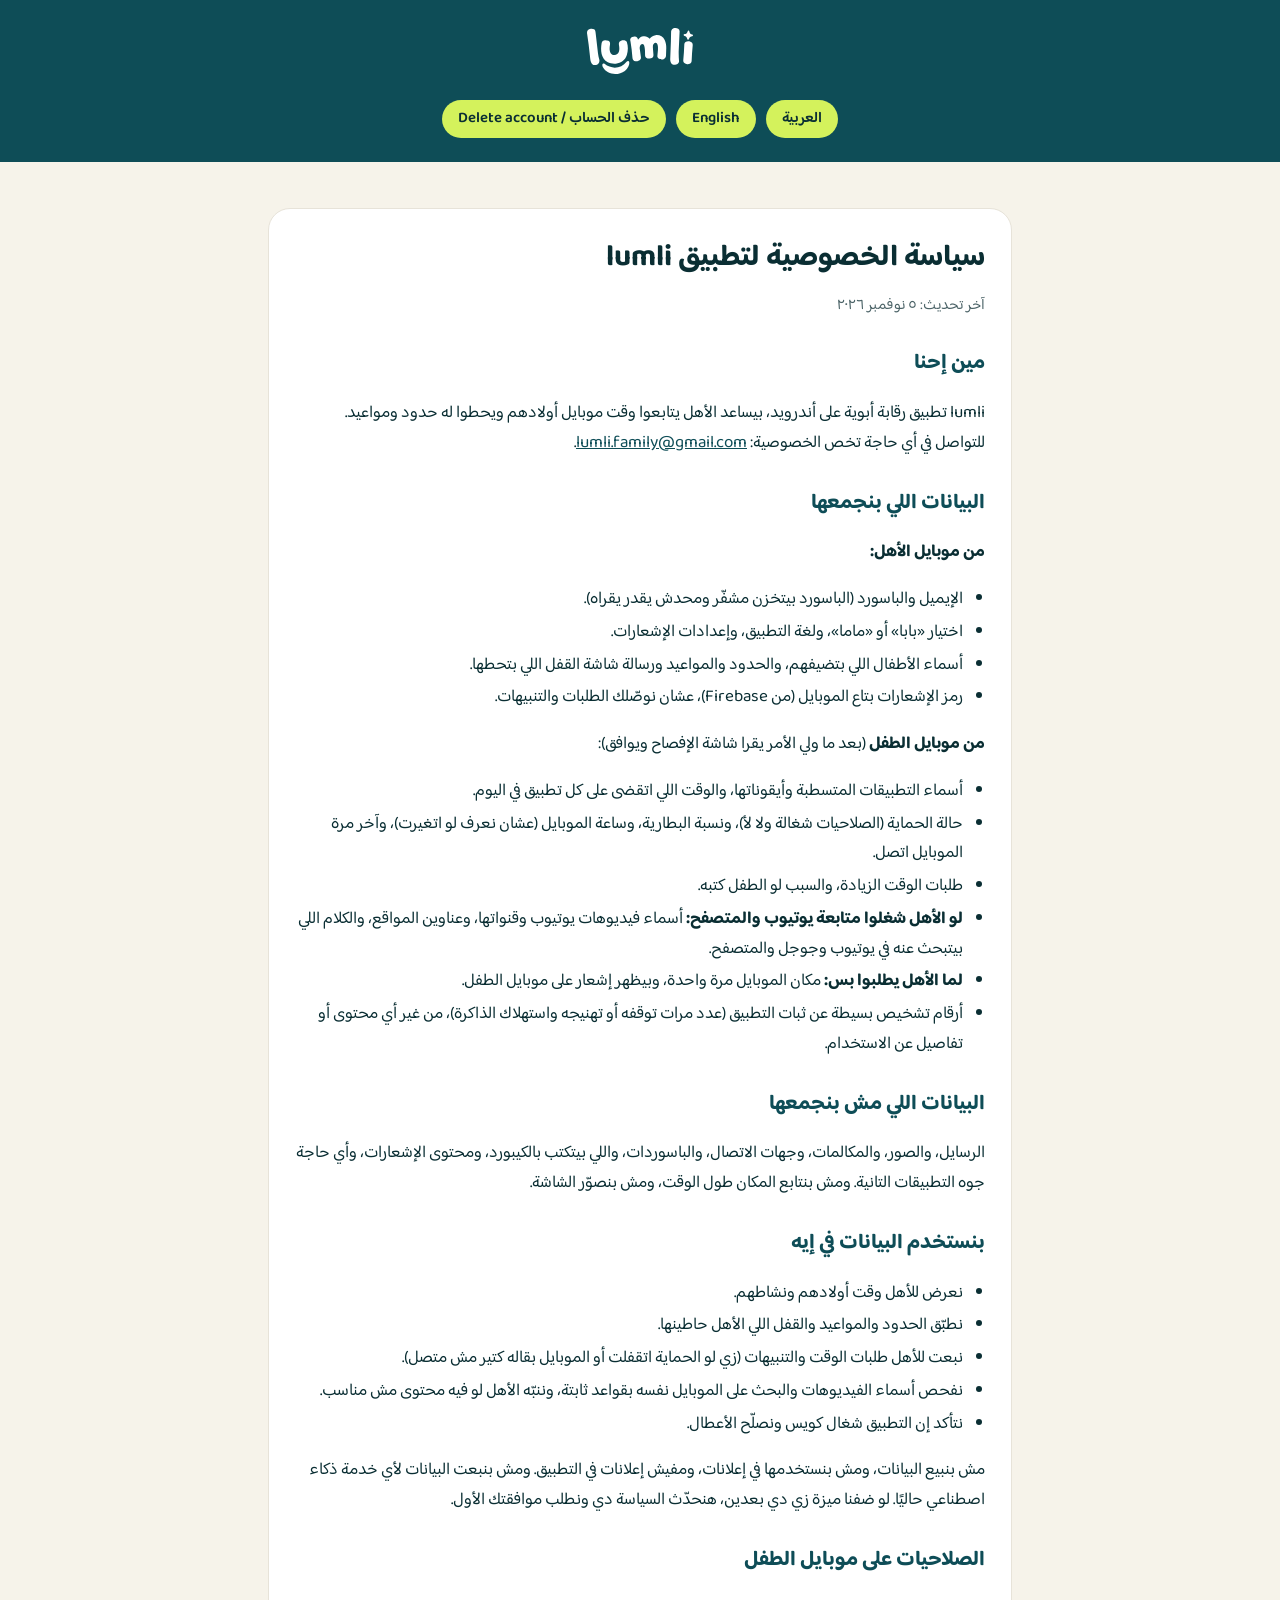
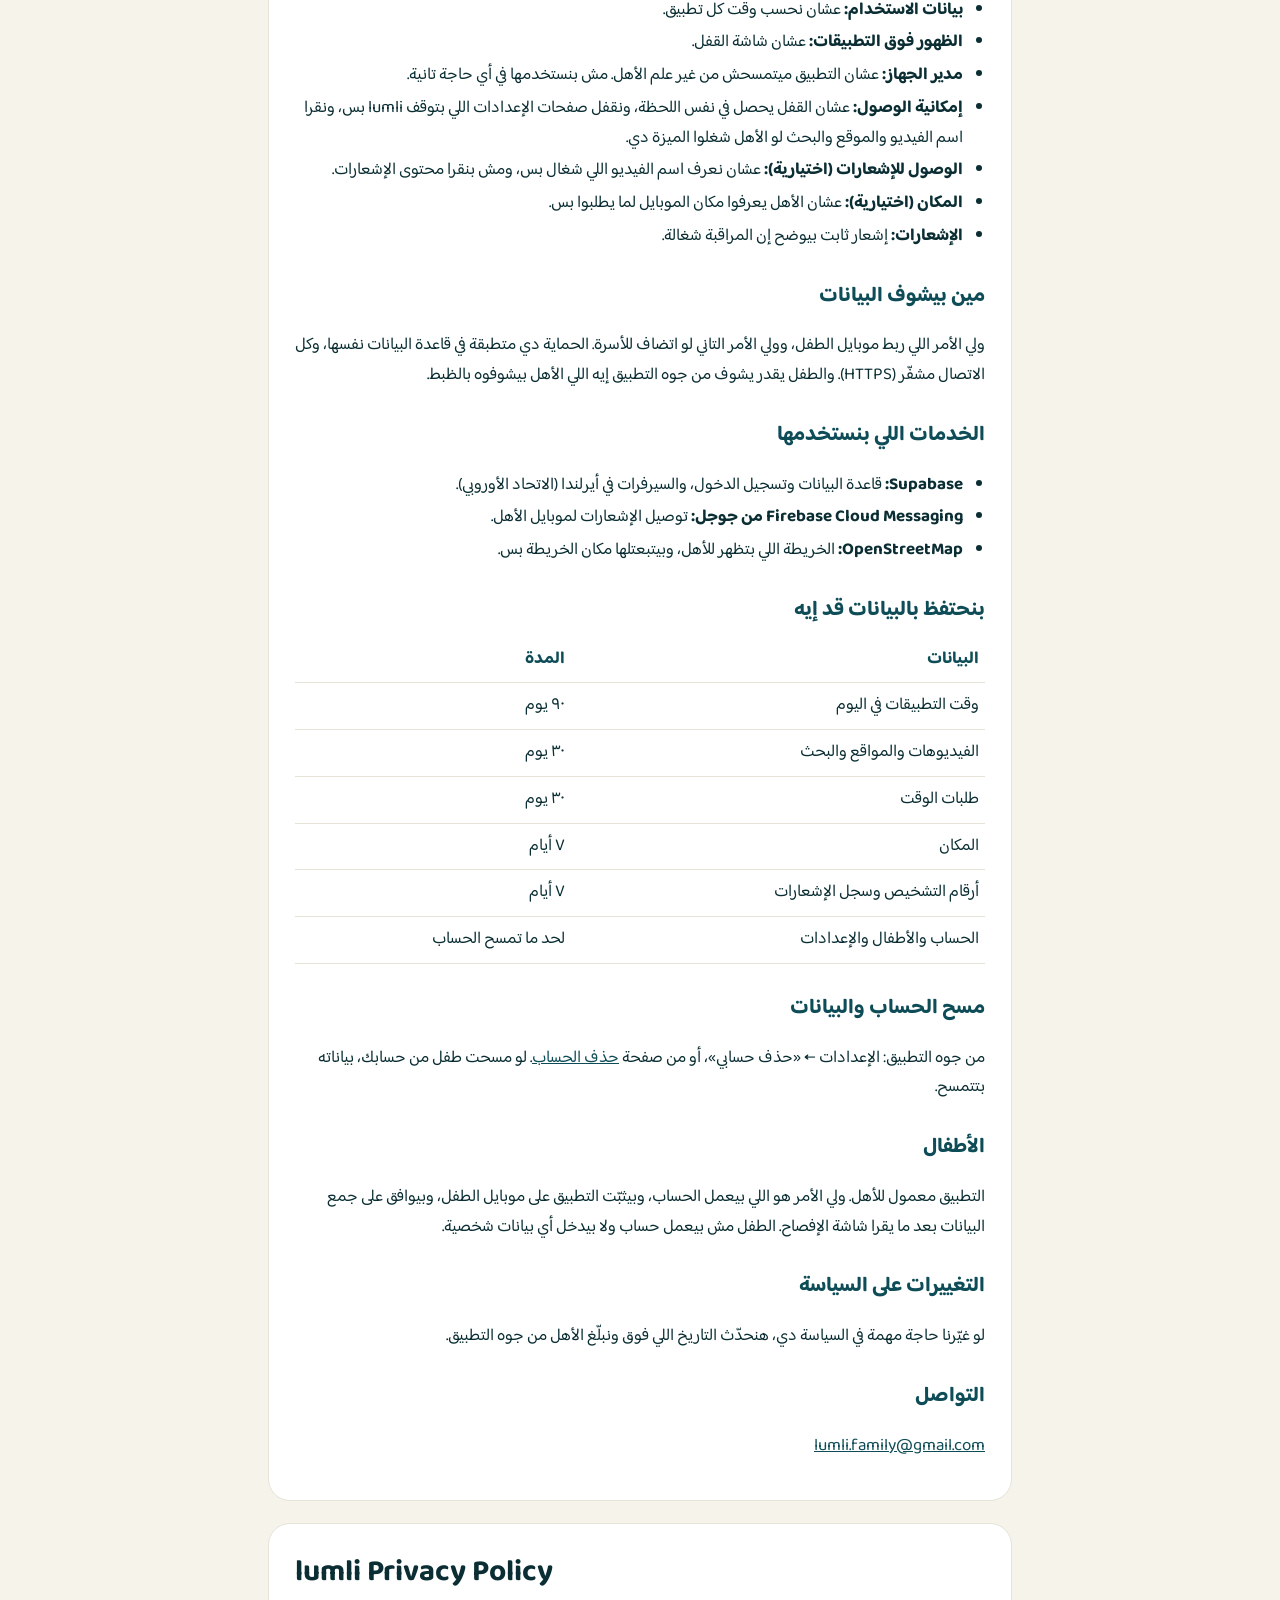
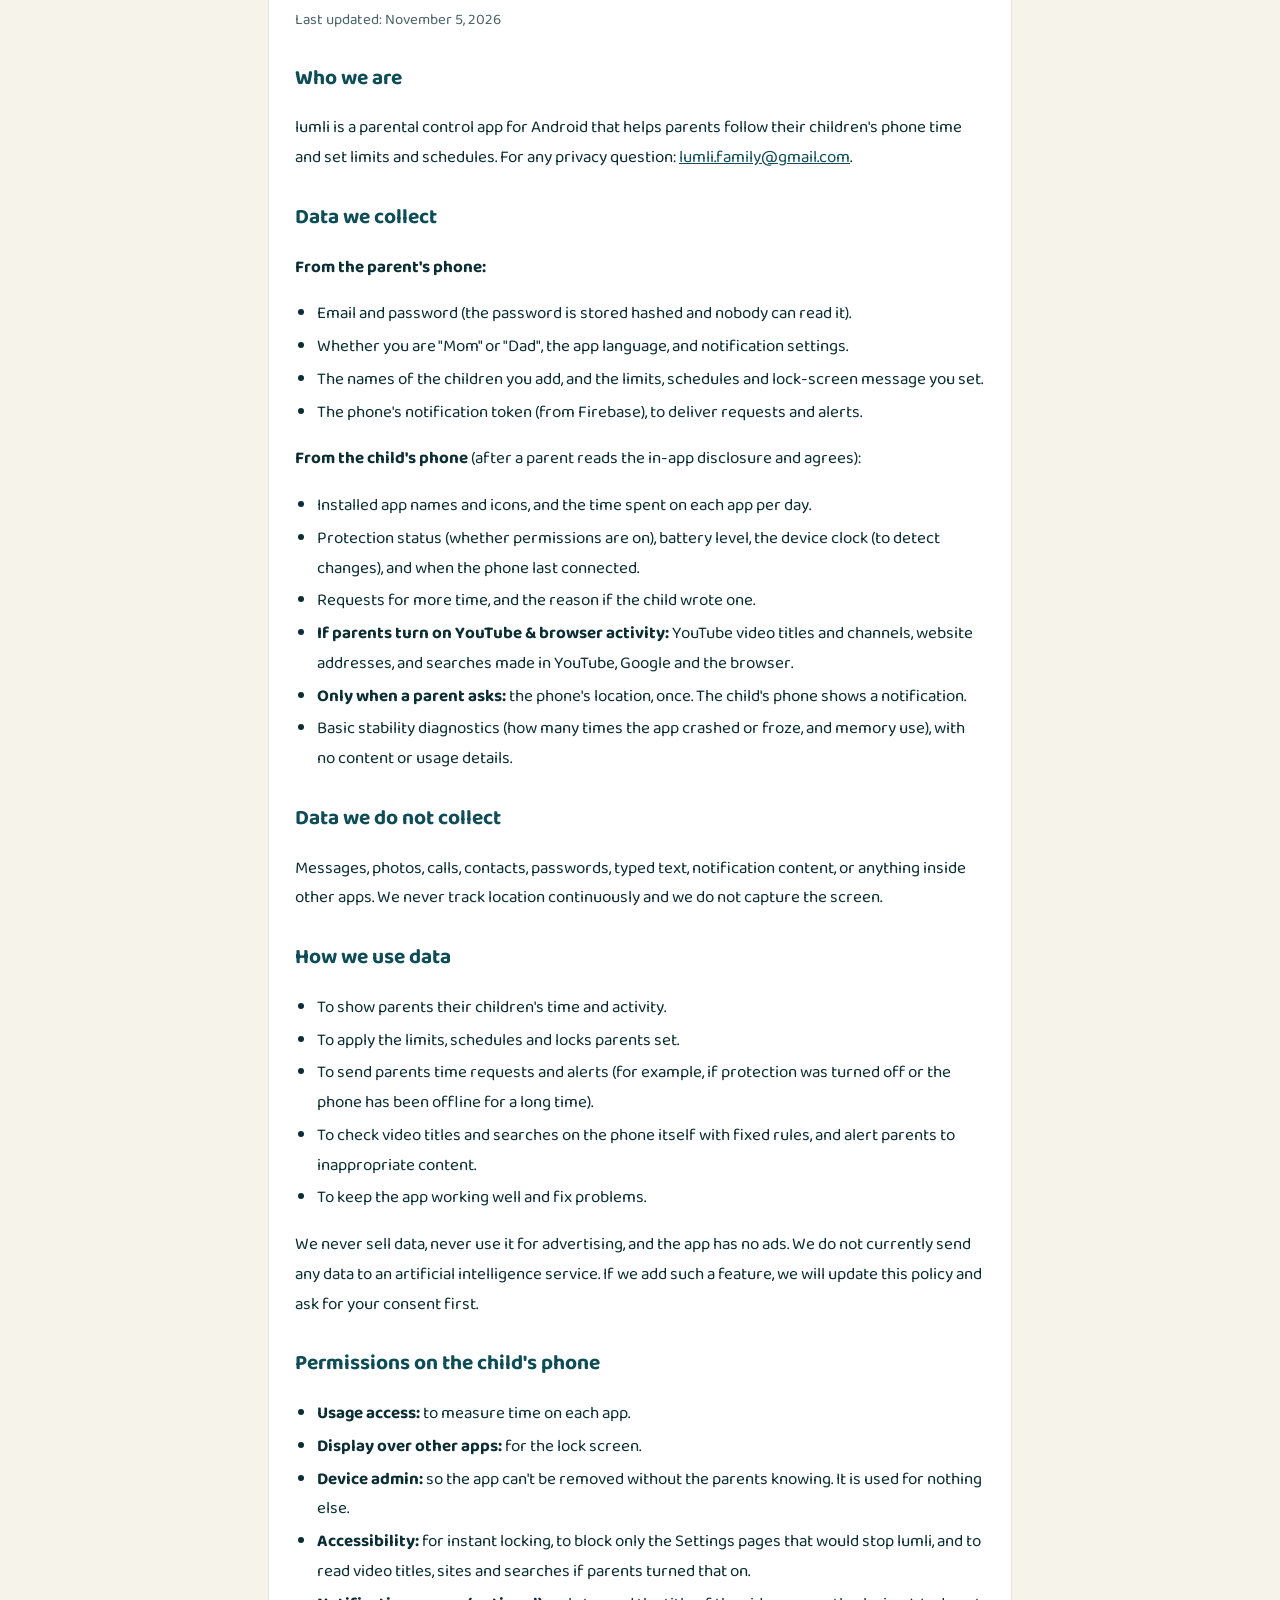
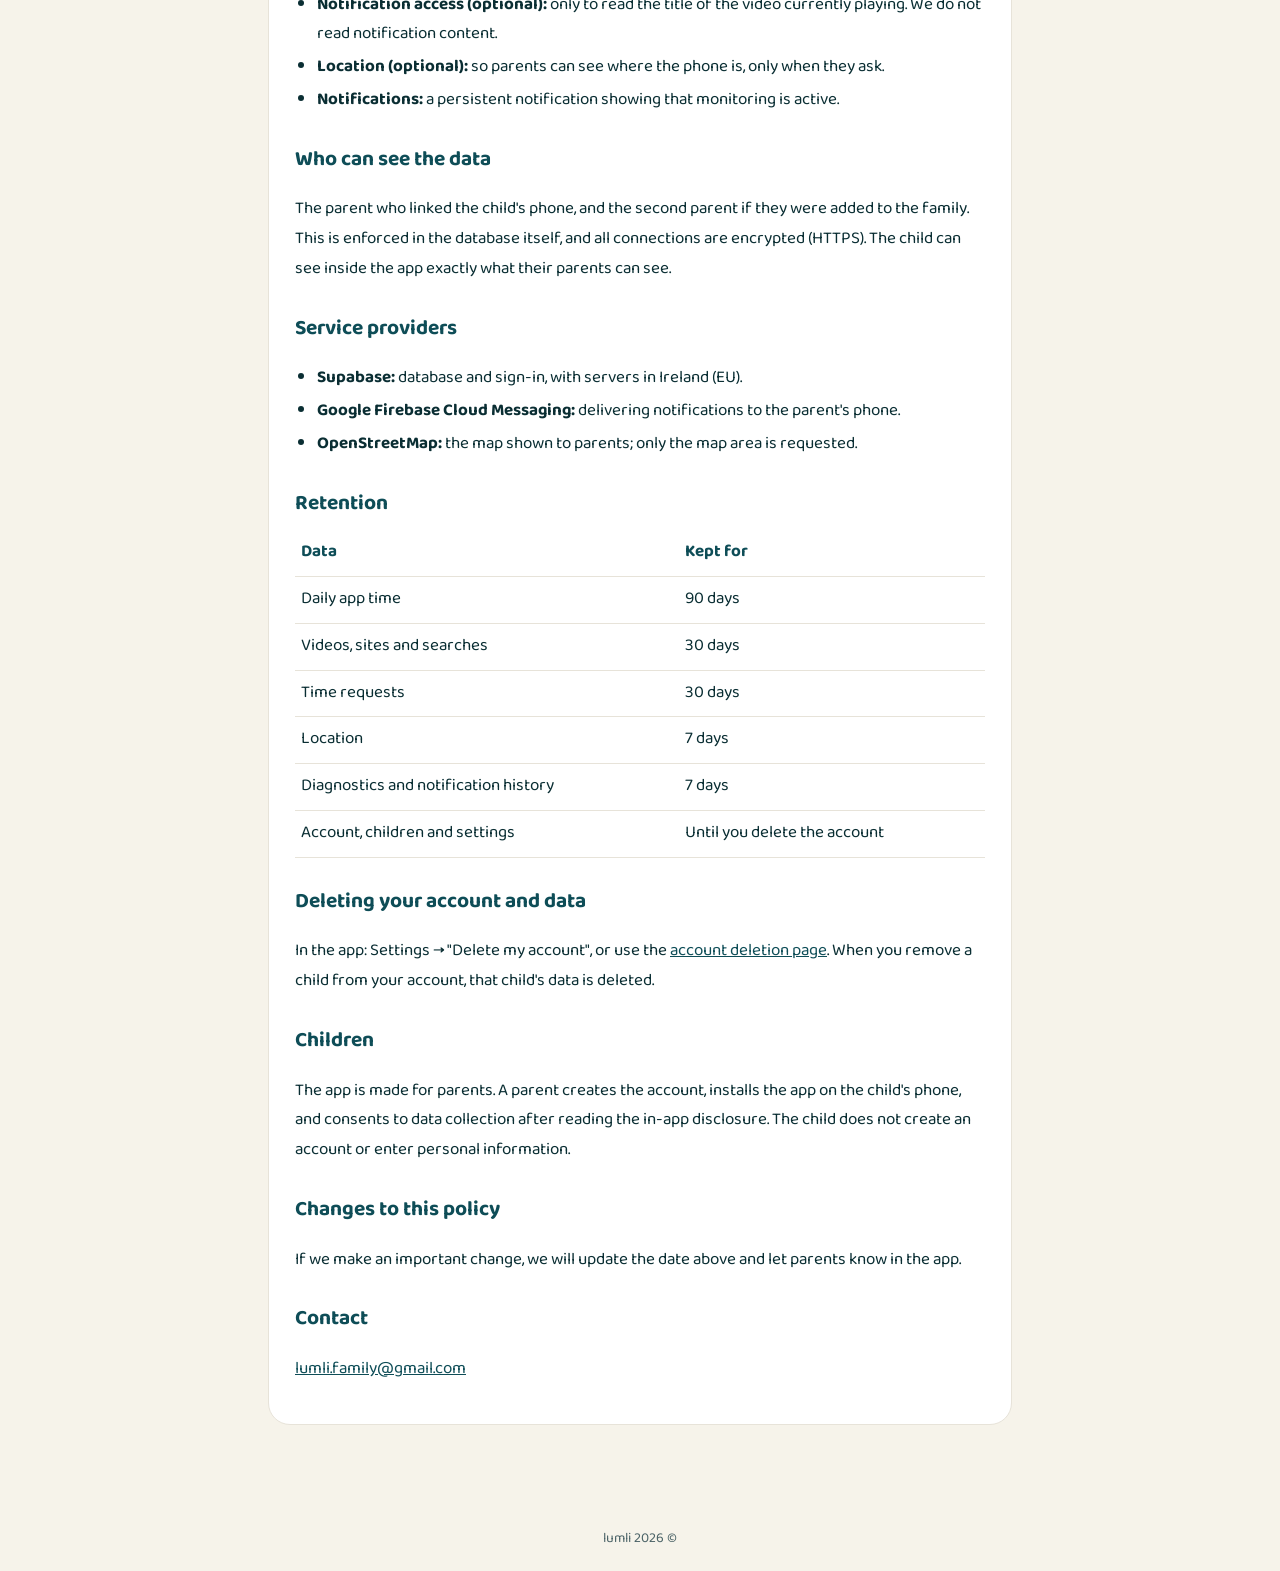
==== privacy.html @ cd4ab032 "Add files via upload" ====
<!DOCTYPE html>
<html lang="ar" dir="rtl">
<head>
<meta charset="utf-8">
<meta name="viewport" content="width=device-width,initial-scale=1">
<title>lumli — سياسة الخصوصية / Privacy Policy</title>
<link rel="preconnect" href="https://fonts.googleapis.com">
<link rel="stylesheet" href="https://fonts.googleapis.com/css2?family=Baloo+Bhaijaan+2:wght@400;600;700&display=swap">
<link rel="stylesheet" href="style.css">
</head>
<body>
<header>
  <img src="logo.svg" alt="lumli">
  <nav><a href="#ar">العربية</a><a href="#en">English</a><a href="delete.html">حذف الحساب / Delete account</a></nav>
</header>
<main>

<section class="lang" id="ar" dir="rtl" lang="ar">
<h1>سياسة الخصوصية لتطبيق lumli</h1>
<p class="muted">آخر تحديث: ٥ نوفمبر ٢٠٢٦</p>

<h2>مين إحنا</h2>
<p>lumli تطبيق رقابة أبوية على أندرويد، بيساعد الأهل يتابعوا وقت موبايل أولادهم ويحطوا له حدود ومواعيد. للتواصل في أي حاجة تخص الخصوصية: <a href="mailto:lumli.family@gmail.com">lumli.family@gmail.com</a>.</p>

<h2>البيانات اللي بنجمعها</h2>
<p><strong>من موبايل الأهل:</strong></p>
<ul>
<li>الإيميل والباسورد (الباسورد بيتخزن مشفّر ومحدش يقدر يقراه).</li>
<li>اختيار «بابا» أو «ماما»، ولغة التطبيق، وإعدادات الإشعارات.</li>
<li>أسماء الأطفال اللي بتضيفهم، والحدود والمواعيد ورسالة شاشة القفل اللي بتحطها.</li>
<li>رمز الإشعارات بتاع الموبايل (من Firebase)، عشان نوصّلك الطلبات والتنبيهات.</li>
</ul>
<p><strong>من موبايل الطفل</strong> (بعد ما ولي الأمر يقرا شاشة الإفصاح ويوافق):</p>
<ul>
<li>أسماء التطبيقات المتسطبة وأيقوناتها، والوقت اللي اتقضى على كل تطبيق في اليوم.</li>
<li>حالة الحماية (الصلاحيات شغالة ولا لأ)، ونسبة البطارية، وساعة الموبايل (عشان نعرف لو اتغيرت)، وآخر مرة الموبايل اتصل.</li>
<li>طلبات الوقت الزيادة، والسبب لو الطفل كتبه.</li>
<li><strong>لو الأهل شغلوا متابعة يوتيوب والمتصفح:</strong> أسماء فيديوهات يوتيوب وقنواتها، وعناوين المواقع، والكلام اللي بيتبحث عنه في يوتيوب وجوجل والمتصفح.</li>
<li><strong>لما الأهل يطلبوا بس:</strong> مكان الموبايل مرة واحدة، وبيظهر إشعار على موبايل الطفل.</li>
<li>أرقام تشخيص بسيطة عن ثبات التطبيق (عدد مرات توقفه أو تهنيجه واستهلاك الذاكرة)، من غير أي محتوى أو تفاصيل عن الاستخدام.</li>
</ul>

<h2>البيانات اللي مش بنجمعها</h2>
<p>الرسايل، والصور، والمكالمات، وجهات الاتصال، والباسوردات، واللي بيتكتب بالكيبورد، ومحتوى الإشعارات، وأي حاجة جوه التطبيقات التانية. ومش بنتابع المكان طول الوقت، ومش بنصوّر الشاشة.</p>

<h2>بنستخدم البيانات في إيه</h2>
<ul>
<li>نعرض للأهل وقت أولادهم ونشاطهم.</li>
<li>نطبّق الحدود والمواعيد والقفل اللي الأهل حاطينها.</li>
<li>نبعت للأهل طلبات الوقت والتنبيهات (زي لو الحماية اتقفلت أو الموبايل بقاله كتير مش متصل).</li>
<li>نفحص أسماء الفيديوهات والبحث على الموبايل نفسه بقواعد ثابتة، وننبّه الأهل لو فيه محتوى مش مناسب.</li>
<li>نتأكد إن التطبيق شغال كويس ونصلّح الأعطال.</li>
</ul>
<p>مش بنبيع البيانات، ومش بنستخدمها في إعلانات، ومفيش إعلانات في التطبيق. ومش بنبعت البيانات لأي خدمة ذكاء اصطناعي حاليًا. لو ضفنا ميزة زي دي بعدين، هنحدّث السياسة دي ونطلب موافقتك الأول.</p>

<h2>الصلاحيات على موبايل الطفل</h2>
<ul>
<li><strong>بيانات الاستخدام:</strong> عشان نحسب وقت كل تطبيق.</li>
<li><strong>الظهور فوق التطبيقات:</strong> عشان شاشة القفل.</li>
<li><strong>مدير الجهاز:</strong> عشان التطبيق ميتمسحش من غير علم الأهل. مش بنستخدمها في أي حاجة تانية.</li>
<li><strong>إمكانية الوصول:</strong> عشان القفل يحصل في نفس اللحظة، ونقفل صفحات الإعدادات اللي بتوقف lumli بس، ونقرا اسم الفيديو والموقع والبحث لو الأهل شغلوا الميزة دي.</li>
<li><strong>الوصول للإشعارات (اختيارية):</strong> عشان نعرف اسم الفيديو اللي شغال بس، ومش بنقرا محتوى الإشعارات.</li>
<li><strong>المكان (اختيارية):</strong> عشان الأهل يعرفوا مكان الموبايل لما يطلبوا بس.</li>
<li><strong>الإشعارات:</strong> إشعار ثابت بيوضح إن المراقبة شغالة.</li>
</ul>

<h2>مين بيشوف البيانات</h2>
<p>ولي الأمر اللي ربط موبايل الطفل، وولي الأمر التاني لو اتضاف للأسرة. الحماية دي متطبقة في قاعدة البيانات نفسها، وكل الاتصال مشفّر (HTTPS). والطفل يقدر يشوف من جوه التطبيق إيه اللي الأهل بيشوفوه بالظبط.</p>

<h2>الخدمات اللي بنستخدمها</h2>
<ul>
<li><strong>Supabase:</strong> قاعدة البيانات وتسجيل الدخول، والسيرفرات في أيرلندا (الاتحاد الأوروبي).</li>
<li><strong>Firebase Cloud Messaging من جوجل:</strong> توصيل الإشعارات لموبايل الأهل.</li>
<li><strong>OpenStreetMap:</strong> الخريطة اللي بتظهر للأهل، وبيتبعتلها مكان الخريطة بس.</li>
</ul>

<h2>بنحتفظ بالبيانات قد إيه</h2>
<table>
<tr><th>البيانات</th><th>المدة</th></tr>
<tr><td>وقت التطبيقات في اليوم</td><td>٩٠ يوم</td></tr>
<tr><td>الفيديوهات والمواقع والبحث</td><td>٣٠ يوم</td></tr>
<tr><td>طلبات الوقت</td><td>٣٠ يوم</td></tr>
<tr><td>المكان</td><td>٧ أيام</td></tr>
<tr><td>أرقام التشخيص وسجل الإشعارات</td><td>٧ أيام</td></tr>
<tr><td>الحساب والأطفال والإعدادات</td><td>لحد ما تمسح الحساب</td></tr>
</table>

<h2>مسح الحساب والبيانات</h2>
<p>من جوه التطبيق: الإعدادات ← «حذف حسابي»، أو من صفحة <a href="delete.html">حذف الحساب</a>. لو مسحت طفل من حسابك، بياناته بتتمسح.</p>

<h2>الأطفال</h2>
<p>التطبيق معمول للأهل. ولي الأمر هو اللي بيعمل الحساب، وبيثبّت التطبيق على موبايل الطفل، وبيوافق على جمع البيانات بعد ما يقرا شاشة الإفصاح. الطفل مش بيعمل حساب ولا بيدخل أي بيانات شخصية.</p>

<h2>التغييرات على السياسة</h2>
<p>لو غيّرنا حاجة مهمة في السياسة دي، هنحدّث التاريخ اللي فوق ونبلّغ الأهل من جوه التطبيق.</p>

<h2>التواصل</h2>
<p><a href="mailto:lumli.family@gmail.com">lumli.family@gmail.com</a></p>
</section>

<section class="lang" id="en" dir="ltr" lang="en">
<h1>lumli Privacy Policy</h1>
<p class="muted">Last updated: November 5, 2026</p>

<h2>Who we are</h2>
<p>lumli is a parental control app for Android that helps parents follow their children's phone time and set limits and schedules. For any privacy question: <a href="mailto:lumli.family@gmail.com">lumli.family@gmail.com</a>.</p>

<h2>Data we collect</h2>
<p><strong>From the parent's phone:</strong></p>
<ul>
<li>Email and password (the password is stored hashed and nobody can read it).</li>
<li>Whether you are "Mom" or "Dad", the app language, and notification settings.</li>
<li>The names of the children you add, and the limits, schedules and lock-screen message you set.</li>
<li>The phone's notification token (from Firebase), to deliver requests and alerts.</li>
</ul>
<p><strong>From the child's phone</strong> (after a parent reads the in-app disclosure and agrees):</p>
<ul>
<li>Installed app names and icons, and the time spent on each app per day.</li>
<li>Protection status (whether permissions are on), battery level, the device clock (to detect changes), and when the phone last connected.</li>
<li>Requests for more time, and the reason if the child wrote one.</li>
<li><strong>If parents turn on YouTube &amp; browser activity:</strong> YouTube video titles and channels, website addresses, and searches made in YouTube, Google and the browser.</li>
<li><strong>Only when a parent asks:</strong> the phone's location, once. The child's phone shows a notification.</li>
<li>Basic stability diagnostics (how many times the app crashed or froze, and memory use), with no content or usage details.</li>
</ul>

<h2>Data we do not collect</h2>
<p>Messages, photos, calls, contacts, passwords, typed text, notification content, or anything inside other apps. We never track location continuously and we do not capture the screen.</p>

<h2>How we use data</h2>
<ul>
<li>To show parents their children's time and activity.</li>
<li>To apply the limits, schedules and locks parents set.</li>
<li>To send parents time requests and alerts (for example, if protection was turned off or the phone has been offline for a long time).</li>
<li>To check video titles and searches on the phone itself with fixed rules, and alert parents to inappropriate content.</li>
<li>To keep the app working well and fix problems.</li>
</ul>
<p>We never sell data, never use it for advertising, and the app has no ads. We do not currently send any data to an artificial intelligence service. If we add such a feature, we will update this policy and ask for your consent first.</p>

<h2>Permissions on the child's phone</h2>
<ul>
<li><strong>Usage access:</strong> to measure time on each app.</li>
<li><strong>Display over other apps:</strong> for the lock screen.</li>
<li><strong>Device admin:</strong> so the app can't be removed without the parents knowing. It is used for nothing else.</li>
<li><strong>Accessibility:</strong> for instant locking, to block only the Settings pages that would stop lumli, and to read video titles, sites and searches if parents turned that on.</li>
<li><strong>Notification access (optional):</strong> only to read the title of the video currently playing. We do not read notification content.</li>
<li><strong>Location (optional):</strong> so parents can see where the phone is, only when they ask.</li>
<li><strong>Notifications:</strong> a persistent notification showing that monitoring is active.</li>
</ul>

<h2>Who can see the data</h2>
<p>The parent who linked the child's phone, and the second parent if they were added to the family. This is enforced in the database itself, and all connections are encrypted (HTTPS). The child can see inside the app exactly what their parents can see.</p>

<h2>Service providers</h2>
<ul>
<li><strong>Supabase:</strong> database and sign-in, with servers in Ireland (EU).</li>
<li><strong>Google Firebase Cloud Messaging:</strong> delivering notifications to the parent's phone.</li>
<li><strong>OpenStreetMap:</strong> the map shown to parents; only the map area is requested.</li>
</ul>

<h2>Retention</h2>
<table>
<tr><th>Data</th><th>Kept for</th></tr>
<tr><td>Daily app time</td><td>90 days</td></tr>
<tr><td>Videos, sites and searches</td><td>30 days</td></tr>
<tr><td>Time requests</td><td>30 days</td></tr>
<tr><td>Location</td><td>7 days</td></tr>
<tr><td>Diagnostics and notification history</td><td>7 days</td></tr>
<tr><td>Account, children and settings</td><td>Until you delete the account</td></tr>
</table>

<h2>Deleting your account and data</h2>
<p>In the app: Settings → "Delete my account", or use the <a href="delete.html">account deletion page</a>. When you remove a child from your account, that child's data is deleted.</p>

<h2>Children</h2>
<p>The app is made for parents. A parent creates the account, installs the app on the child's phone, and consents to data collection after reading the in-app disclosure. The child does not create an account or enter personal information.</p>

<h2>Changes to this policy</h2>
<p>If we make an important change, we will update the date above and let parents know in the app.</p>

<h2>Contact</h2>
<p><a href="mailto:lumli.family@gmail.com">lumli.family@gmail.com</a></p>
</section>

</main>
<footer>© 2026 lumli</footer>
</body>
</html>
---- style.css ----
:root{--paper:#F6F3EA;--ink:#0A2E33;--teal:#0E4D57;--lime:#D4F25C;--line:#E7E3D9;--muted:#4A6266}
*{box-sizing:border-box}
html{scroll-behavior:smooth}
body{margin:0;background:var(--paper);color:var(--ink);font-family:"Baloo Bhaijaan 2",system-ui,-apple-system,"Segoe UI",Tahoma,sans-serif;font-size:17px;line-height:1.75}
header{background:var(--teal);color:#fff;padding:28px 20px 24px;text-align:center}
header img{height:46px;filter:brightness(0) invert(1)}
header nav{margin-top:14px;display:flex;gap:10px;justify-content:center;flex-wrap:wrap}
header nav a{color:var(--ink);background:var(--lime);text-decoration:none;padding:6px 16px;border-radius:999px;font-weight:600;font-size:15px}
main{max-width:780px;margin:0 auto;padding:24px 18px 60px}
section.lang{background:#fff;border:1px solid var(--line);border-radius:22px;padding:8px 26px 22px;margin:22px 0}
h1{font-size:30px;line-height:1.3;margin:22px 0 4px}
h2{font-size:21px;color:var(--teal);margin:26px 0 6px}
p,li{color:var(--ink)}
.muted{color:var(--muted);font-size:15px}
ul{padding-inline-start:22px}
li{margin:3px 0}
table{width:100%;border-collapse:collapse;margin:8px 0}
td,th{border-bottom:1px solid var(--line);padding:8px 6px;text-align:start;vertical-align:top}
th{color:var(--teal)}
.note{background:#F1F8D6;border-radius:14px;padding:12px 16px}
a{color:var(--teal)}
footer{text-align:center;color:var(--muted);font-size:14px;padding:20px}
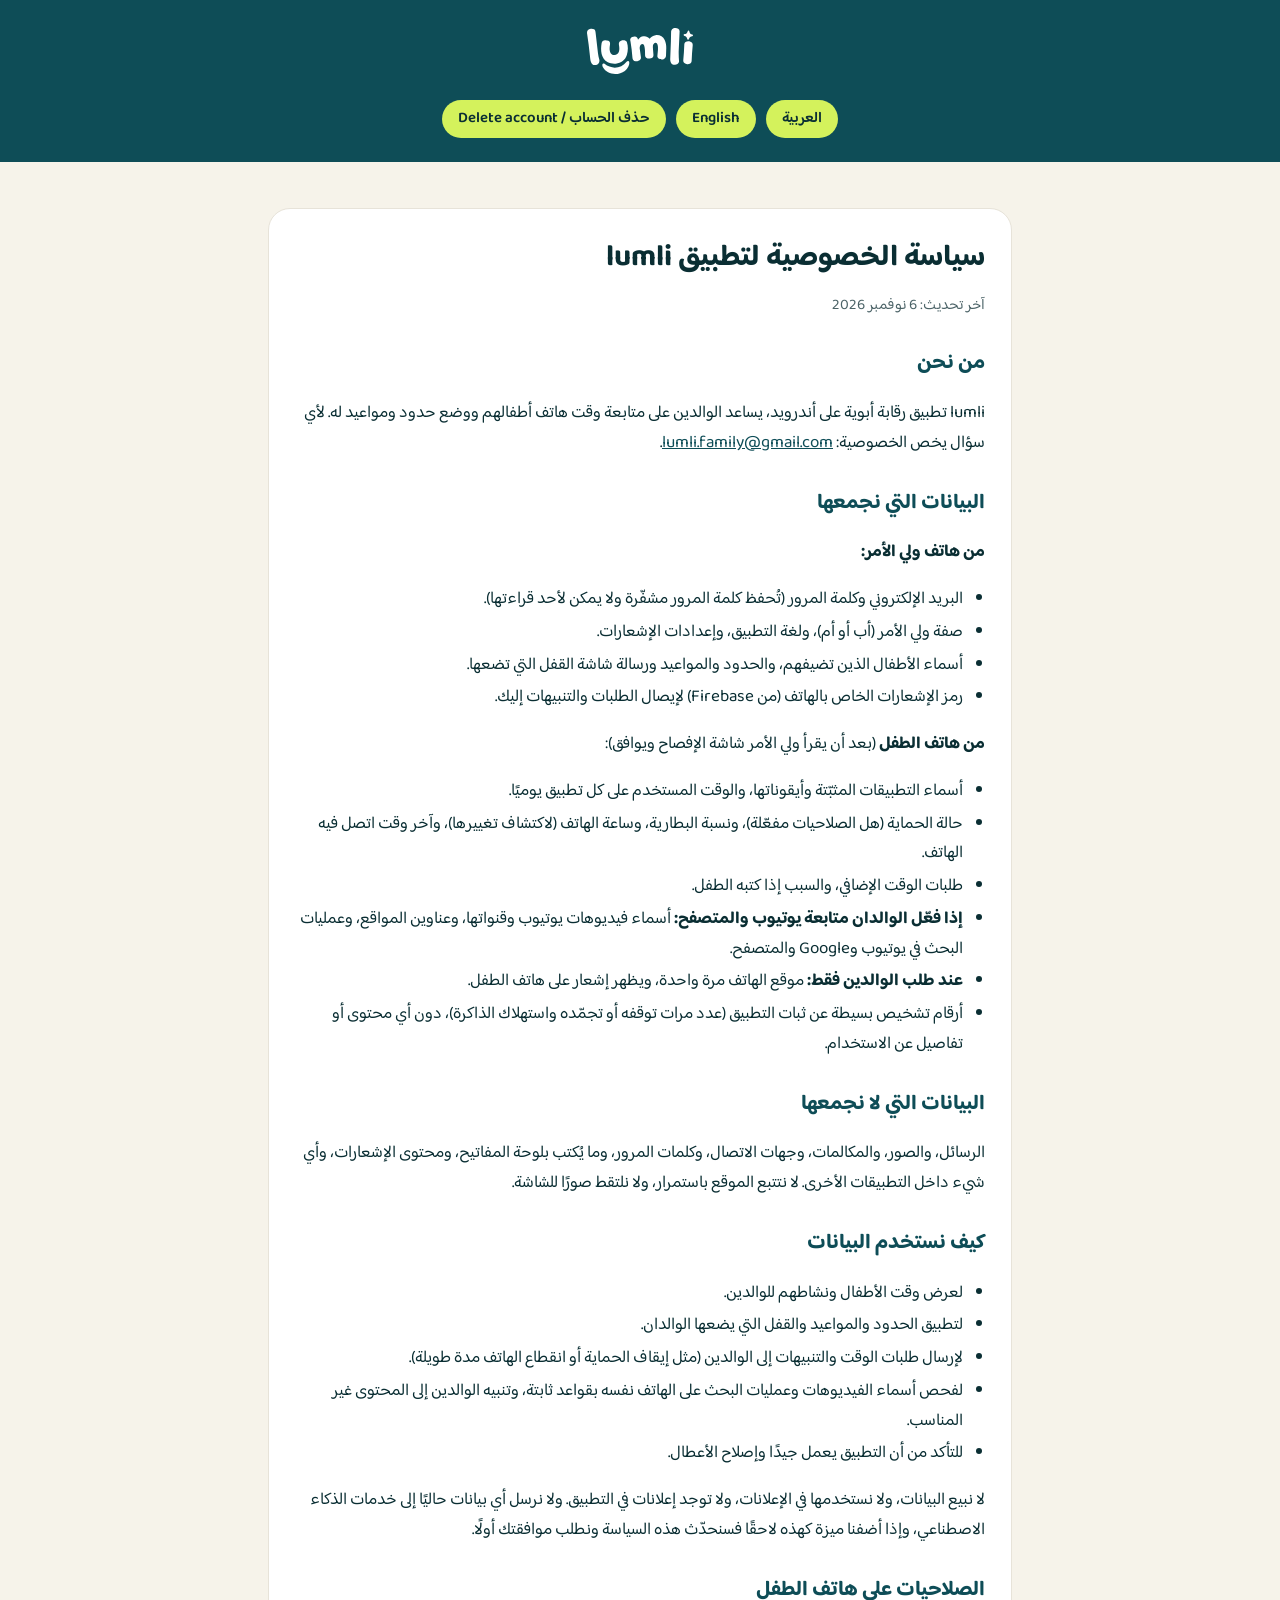
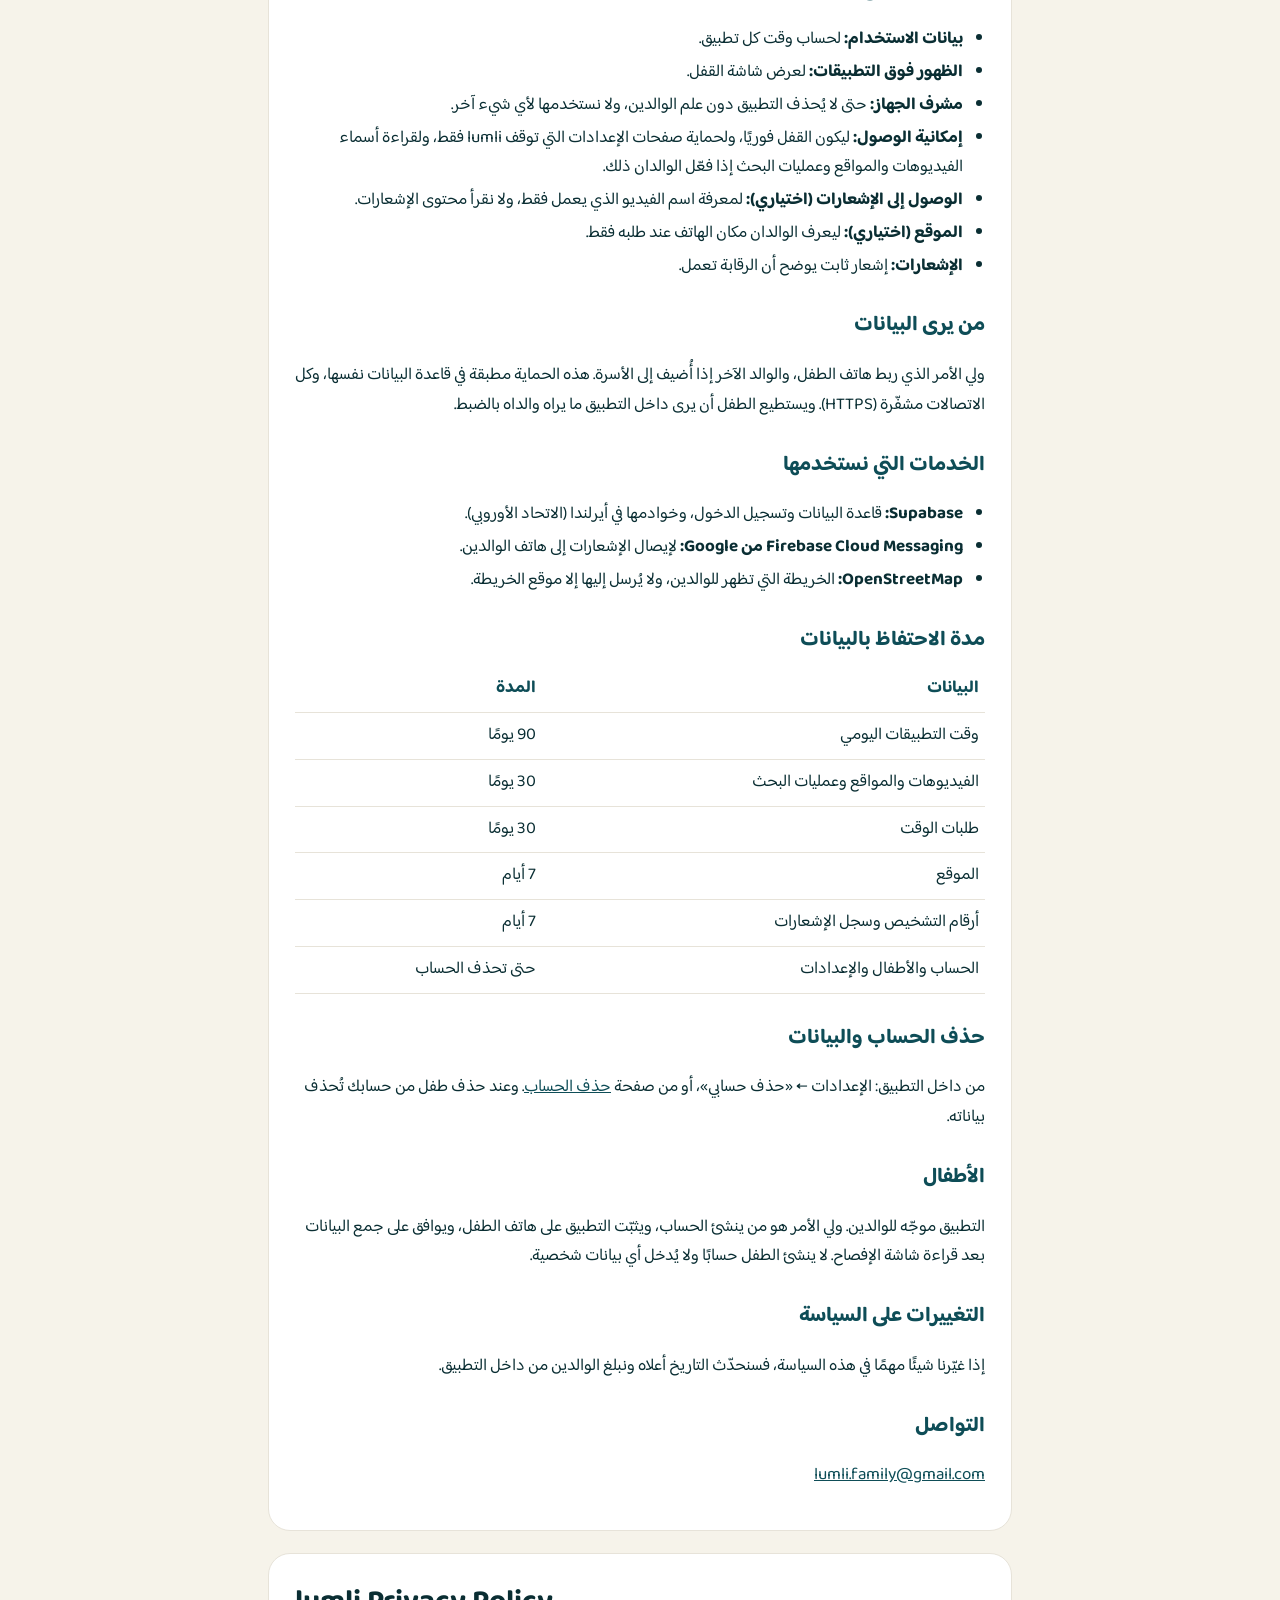
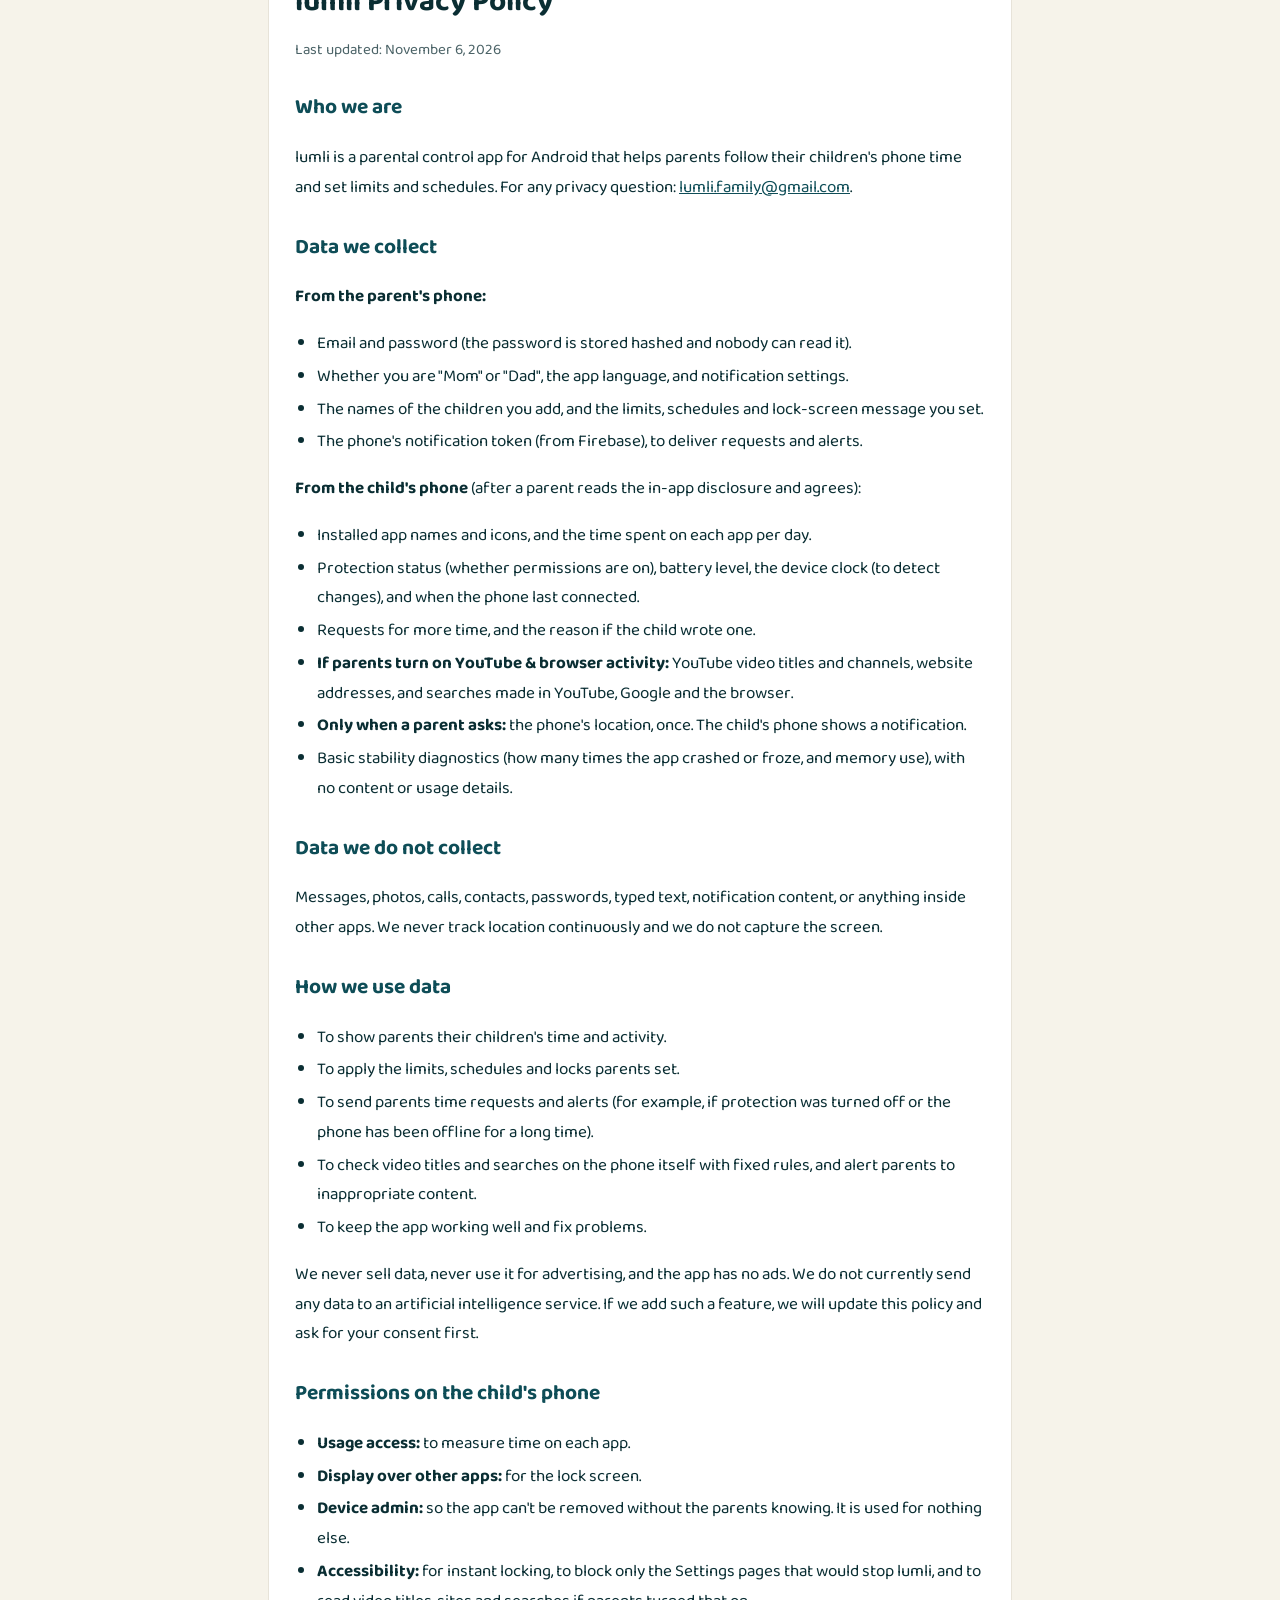
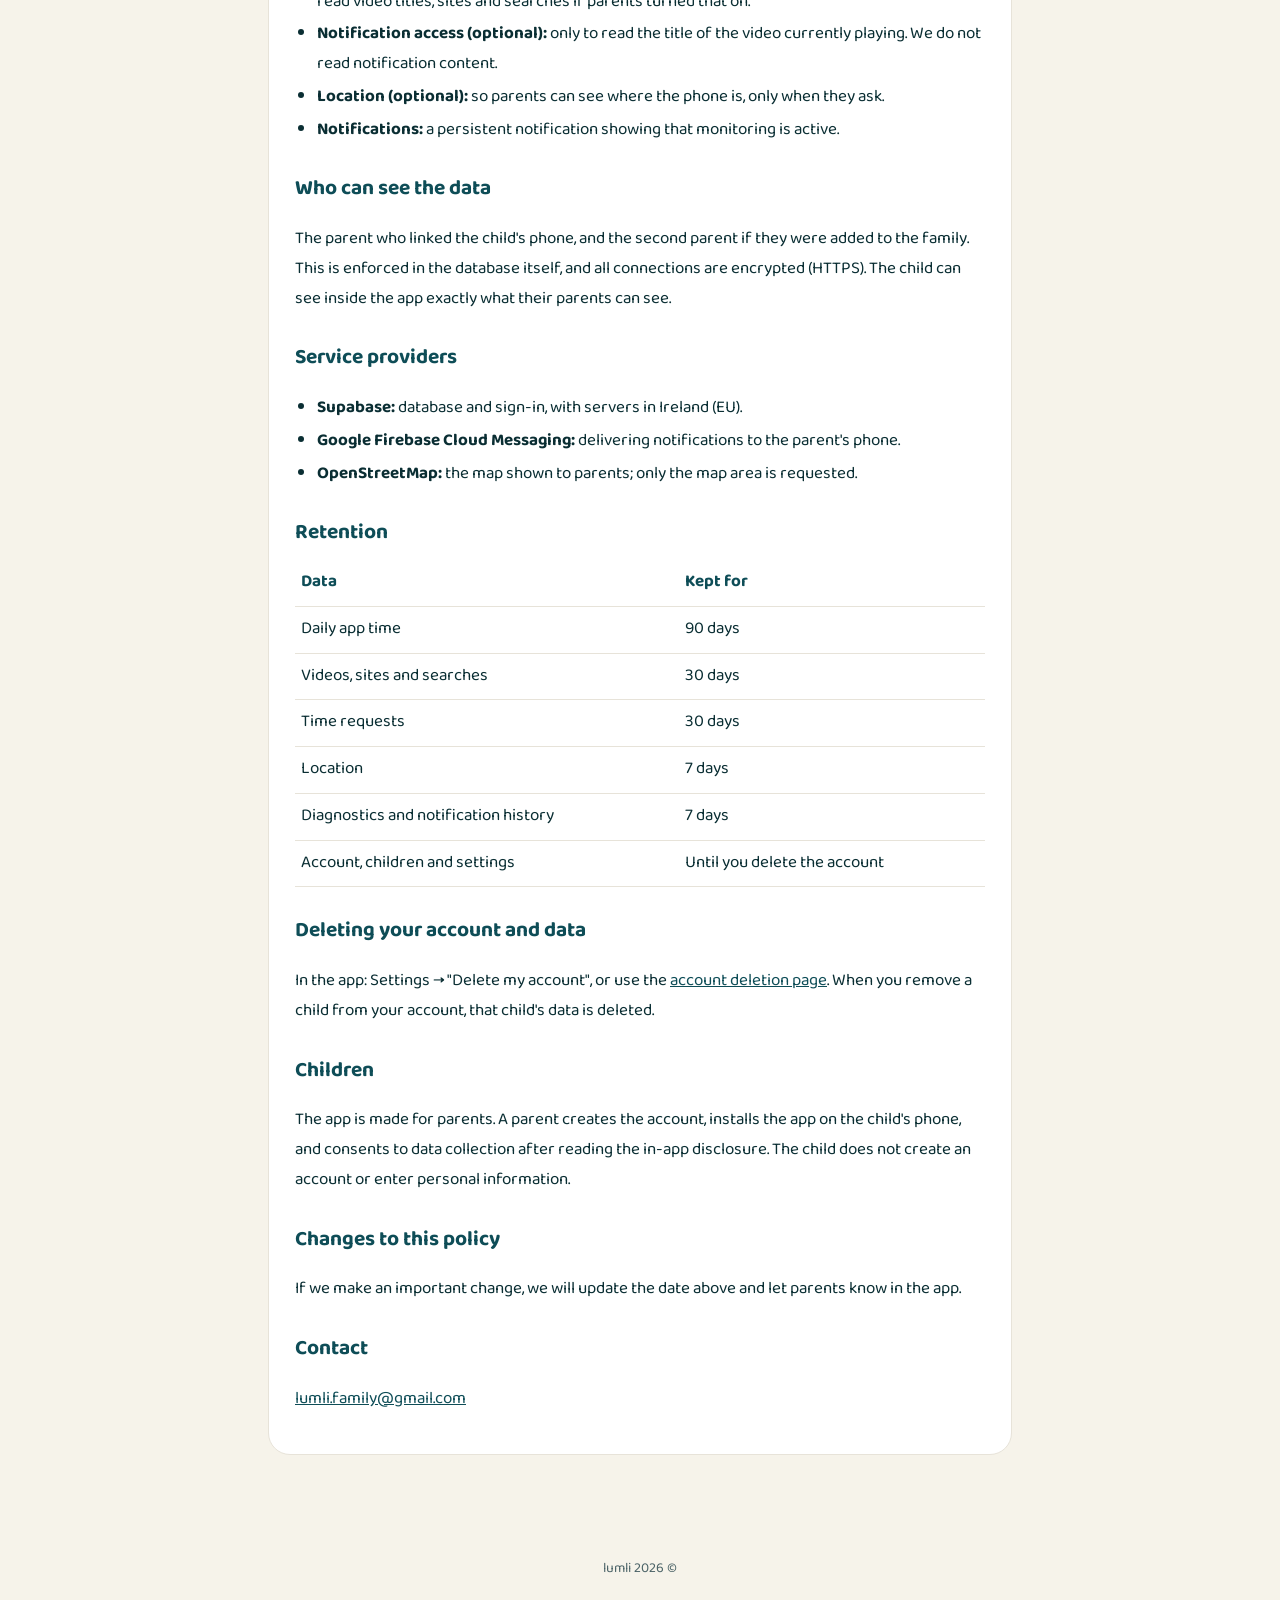
==== commit 40a1ed04: "Add files via upload" ====
--- a/privacy.html
+++ b/privacy.html
@@ -17,82 +17,82 @@
 
 <section class="lang" id="ar" dir="rtl" lang="ar">
 <h1>سياسة الخصوصية لتطبيق lumli</h1>
-<p class="muted">آخر تحديث: ٥ نوفمبر ٢٠٢٦</p>
+<p class="muted">آخر تحديث: 6 نوفمبر 2026</p>
 
-<h2>مين إحنا</h2>
-<p>lumli تطبيق رقابة أبوية على أندرويد، بيساعد الأهل يتابعوا وقت موبايل أولادهم ويحطوا له حدود ومواعيد. للتواصل في أي حاجة تخص الخصوصية: <a href="mailto:lumli.family@gmail.com">lumli.family@gmail.com</a>.</p>
+<h2>من نحن</h2>
+<p>lumli تطبيق رقابة أبوية على أندرويد، يساعد الوالدين على متابعة وقت هاتف أطفالهم ووضع حدود ومواعيد له. لأي سؤال يخص الخصوصية: <a href="mailto:lumli.family@gmail.com">lumli.family@gmail.com</a>.</p>
 
-<h2>البيانات اللي بنجمعها</h2>
-<p><strong>من موبايل الأهل:</strong></p>
+<h2>البيانات التي نجمعها</h2>
+<p><strong>من هاتف ولي الأمر:</strong></p>
 <ul>
-<li>الإيميل والباسورد (الباسورد بيتخزن مشفّر ومحدش يقدر يقراه).</li>
-<li>اختيار «بابا» أو «ماما»، ولغة التطبيق، وإعدادات الإشعارات.</li>
-<li>أسماء الأطفال اللي بتضيفهم، والحدود والمواعيد ورسالة شاشة القفل اللي بتحطها.</li>
-<li>رمز الإشعارات بتاع الموبايل (من Firebase)، عشان نوصّلك الطلبات والتنبيهات.</li>
+<li>البريد الإلكتروني وكلمة المرور (تُحفظ كلمة المرور مشفّرة ولا يمكن لأحد قراءتها).</li>
+<li>صفة ولي الأمر (أب أو أم)، ولغة التطبيق، وإعدادات الإشعارات.</li>
+<li>أسماء الأطفال الذين تضيفهم، والحدود والمواعيد ورسالة شاشة القفل التي تضعها.</li>
+<li>رمز الإشعارات الخاص بالهاتف (من Firebase) لإيصال الطلبات والتنبيهات إليك.</li>
 </ul>
-<p><strong>من موبايل الطفل</strong> (بعد ما ولي الأمر يقرا شاشة الإفصاح ويوافق):</p>
+<p><strong>من هاتف الطفل</strong> (بعد أن يقرأ ولي الأمر شاشة الإفصاح ويوافق):</p>
 <ul>
-<li>أسماء التطبيقات المتسطبة وأيقوناتها، والوقت اللي اتقضى على كل تطبيق في اليوم.</li>
-<li>حالة الحماية (الصلاحيات شغالة ولا لأ)، ونسبة البطارية، وساعة الموبايل (عشان نعرف لو اتغيرت)، وآخر مرة الموبايل اتصل.</li>
-<li>طلبات الوقت الزيادة، والسبب لو الطفل كتبه.</li>
-<li><strong>لو الأهل شغلوا متابعة يوتيوب والمتصفح:</strong> أسماء فيديوهات يوتيوب وقنواتها، وعناوين المواقع، والكلام اللي بيتبحث عنه في يوتيوب وجوجل والمتصفح.</li>
-<li><strong>لما الأهل يطلبوا بس:</strong> مكان الموبايل مرة واحدة، وبيظهر إشعار على موبايل الطفل.</li>
-<li>أرقام تشخيص بسيطة عن ثبات التطبيق (عدد مرات توقفه أو تهنيجه واستهلاك الذاكرة)، من غير أي محتوى أو تفاصيل عن الاستخدام.</li>
+<li>أسماء التطبيقات المثبّتة وأيقوناتها، والوقت المستخدم على كل تطبيق يوميًا.</li>
+<li>حالة الحماية (هل الصلاحيات مفعّلة)، ونسبة البطارية، وساعة الهاتف (لاكتشاف تغييرها)، وآخر وقت اتصل فيه الهاتف.</li>
+<li>طلبات الوقت الإضافي، والسبب إذا كتبه الطفل.</li>
+<li><strong>إذا فعّل الوالدان متابعة يوتيوب والمتصفح:</strong> أسماء فيديوهات يوتيوب وقنواتها، وعناوين المواقع، وعمليات البحث في يوتيوب وGoogle والمتصفح.</li>
+<li><strong>عند طلب الوالدين فقط:</strong> موقع الهاتف مرة واحدة، ويظهر إشعار على هاتف الطفل.</li>
+<li>أرقام تشخيص بسيطة عن ثبات التطبيق (عدد مرات توقفه أو تجمّده واستهلاك الذاكرة)، دون أي محتوى أو تفاصيل عن الاستخدام.</li>
 </ul>
 
-<h2>البيانات اللي مش بنجمعها</h2>
-<p>الرسايل، والصور، والمكالمات، وجهات الاتصال، والباسوردات، واللي بيتكتب بالكيبورد، ومحتوى الإشعارات، وأي حاجة جوه التطبيقات التانية. ومش بنتابع المكان طول الوقت، ومش بنصوّر الشاشة.</p>
+<h2>البيانات التي لا نجمعها</h2>
+<p>الرسائل، والصور، والمكالمات، وجهات الاتصال، وكلمات المرور، وما يُكتب بلوحة المفاتيح، ومحتوى الإشعارات، وأي شيء داخل التطبيقات الأخرى. لا نتتبع الموقع باستمرار، ولا نلتقط صورًا للشاشة.</p>
 
-<h2>بنستخدم البيانات في إيه</h2>
+<h2>كيف نستخدم البيانات</h2>
 <ul>
-<li>نعرض للأهل وقت أولادهم ونشاطهم.</li>
-<li>نطبّق الحدود والمواعيد والقفل اللي الأهل حاطينها.</li>
-<li>نبعت للأهل طلبات الوقت والتنبيهات (زي لو الحماية اتقفلت أو الموبايل بقاله كتير مش متصل).</li>
-<li>نفحص أسماء الفيديوهات والبحث على الموبايل نفسه بقواعد ثابتة، وننبّه الأهل لو فيه محتوى مش مناسب.</li>
-<li>نتأكد إن التطبيق شغال كويس ونصلّح الأعطال.</li>
+<li>لعرض وقت الأطفال ونشاطهم للوالدين.</li>
+<li>لتطبيق الحدود والمواعيد والقفل التي يضعها الوالدان.</li>
+<li>لإرسال طلبات الوقت والتنبيهات إلى الوالدين (مثل إيقاف الحماية أو انقطاع الهاتف مدة طويلة).</li>
+<li>لفحص أسماء الفيديوهات وعمليات البحث على الهاتف نفسه بقواعد ثابتة، وتنبيه الوالدين إلى المحتوى غير المناسب.</li>
+<li>للتأكد من أن التطبيق يعمل جيدًا وإصلاح الأعطال.</li>
 </ul>
-<p>مش بنبيع البيانات، ومش بنستخدمها في إعلانات، ومفيش إعلانات في التطبيق. ومش بنبعت البيانات لأي خدمة ذكاء اصطناعي حاليًا. لو ضفنا ميزة زي دي بعدين، هنحدّث السياسة دي ونطلب موافقتك الأول.</p>
+<p>لا نبيع البيانات، ولا نستخدمها في الإعلانات، ولا توجد إعلانات في التطبيق. ولا نرسل أي بيانات حاليًا إلى خدمات الذكاء الاصطناعي، وإذا أضفنا ميزة كهذه لاحقًا فسنحدّث هذه السياسة ونطلب موافقتك أولًا.</p>
 
-<h2>الصلاحيات على موبايل الطفل</h2>
+<h2>الصلاحيات على هاتف الطفل</h2>
 <ul>
-<li><strong>بيانات الاستخدام:</strong> عشان نحسب وقت كل تطبيق.</li>
-<li><strong>الظهور فوق التطبيقات:</strong> عشان شاشة القفل.</li>
-<li><strong>مدير الجهاز:</strong> عشان التطبيق ميتمسحش من غير علم الأهل. مش بنستخدمها في أي حاجة تانية.</li>
-<li><strong>إمكانية الوصول:</strong> عشان القفل يحصل في نفس اللحظة، ونقفل صفحات الإعدادات اللي بتوقف lumli بس، ونقرا اسم الفيديو والموقع والبحث لو الأهل شغلوا الميزة دي.</li>
-<li><strong>الوصول للإشعارات (اختيارية):</strong> عشان نعرف اسم الفيديو اللي شغال بس، ومش بنقرا محتوى الإشعارات.</li>
-<li><strong>المكان (اختيارية):</strong> عشان الأهل يعرفوا مكان الموبايل لما يطلبوا بس.</li>
-<li><strong>الإشعارات:</strong> إشعار ثابت بيوضح إن المراقبة شغالة.</li>
+<li><strong>بيانات الاستخدام:</strong> لحساب وقت كل تطبيق.</li>
+<li><strong>الظهور فوق التطبيقات:</strong> لعرض شاشة القفل.</li>
+<li><strong>مشرف الجهاز:</strong> حتى لا يُحذف التطبيق دون علم الوالدين، ولا نستخدمها لأي شيء آخر.</li>
+<li><strong>إمكانية الوصول:</strong> ليكون القفل فوريًا، ولحماية صفحات الإعدادات التي توقف lumli فقط، ولقراءة أسماء الفيديوهات والمواقع وعمليات البحث إذا فعّل الوالدان ذلك.</li>
+<li><strong>الوصول إلى الإشعارات (اختياري):</strong> لمعرفة اسم الفيديو الذي يعمل فقط، ولا نقرأ محتوى الإشعارات.</li>
+<li><strong>الموقع (اختياري):</strong> ليعرف الوالدان مكان الهاتف عند طلبه فقط.</li>
+<li><strong>الإشعارات:</strong> إشعار ثابت يوضح أن الرقابة تعمل.</li>
 </ul>
 
-<h2>مين بيشوف البيانات</h2>
-<p>ولي الأمر اللي ربط موبايل الطفل، وولي الأمر التاني لو اتضاف للأسرة. الحماية دي متطبقة في قاعدة البيانات نفسها، وكل الاتصال مشفّر (HTTPS). والطفل يقدر يشوف من جوه التطبيق إيه اللي الأهل بيشوفوه بالظبط.</p>
+<h2>من يرى البيانات</h2>
+<p>ولي الأمر الذي ربط هاتف الطفل، والوالد الآخر إذا أُضيف إلى الأسرة. هذه الحماية مطبقة في قاعدة البيانات نفسها، وكل الاتصالات مشفّرة (HTTPS). ويستطيع الطفل أن يرى داخل التطبيق ما يراه والداه بالضبط.</p>
 
-<h2>الخدمات اللي بنستخدمها</h2>
+<h2>الخدمات التي نستخدمها</h2>
 <ul>
-<li><strong>Supabase:</strong> قاعدة البيانات وتسجيل الدخول، والسيرفرات في أيرلندا (الاتحاد الأوروبي).</li>
-<li><strong>Firebase Cloud Messaging من جوجل:</strong> توصيل الإشعارات لموبايل الأهل.</li>
-<li><strong>OpenStreetMap:</strong> الخريطة اللي بتظهر للأهل، وبيتبعتلها مكان الخريطة بس.</li>
+<li><strong>Supabase:</strong> قاعدة البيانات وتسجيل الدخول، وخوادمها في أيرلندا (الاتحاد الأوروبي).</li>
+<li><strong>Firebase Cloud Messaging من Google:</strong> لإيصال الإشعارات إلى هاتف الوالدين.</li>
+<li><strong>OpenStreetMap:</strong> الخريطة التي تظهر للوالدين، ولا يُرسل إليها إلا موقع الخريطة.</li>
 </ul>
 
-<h2>بنحتفظ بالبيانات قد إيه</h2>
+<h2>مدة الاحتفاظ بالبيانات</h2>
 <table>
 <tr><th>البيانات</th><th>المدة</th></tr>
-<tr><td>وقت التطبيقات في اليوم</td><td>٩٠ يوم</td></tr>
-<tr><td>الفيديوهات والمواقع والبحث</td><td>٣٠ يوم</td></tr>
-<tr><td>طلبات الوقت</td><td>٣٠ يوم</td></tr>
-<tr><td>المكان</td><td>٧ أيام</td></tr>
-<tr><td>أرقام التشخيص وسجل الإشعارات</td><td>٧ أيام</td></tr>
-<tr><td>الحساب والأطفال والإعدادات</td><td>لحد ما تمسح الحساب</td></tr>
+<tr><td>وقت التطبيقات اليومي</td><td>90 يومًا</td></tr>
+<tr><td>الفيديوهات والمواقع وعمليات البحث</td><td>30 يومًا</td></tr>
+<tr><td>طلبات الوقت</td><td>30 يومًا</td></tr>
+<tr><td>الموقع</td><td>7 أيام</td></tr>
+<tr><td>أرقام التشخيص وسجل الإشعارات</td><td>7 أيام</td></tr>
+<tr><td>الحساب والأطفال والإعدادات</td><td>حتى تحذف الحساب</td></tr>
 </table>
 
-<h2>مسح الحساب والبيانات</h2>
-<p>من جوه التطبيق: الإعدادات ← «حذف حسابي»، أو من صفحة <a href="delete.html">حذف الحساب</a>. لو مسحت طفل من حسابك، بياناته بتتمسح.</p>
+<h2>حذف الحساب والبيانات</h2>
+<p>من داخل التطبيق: الإعدادات ← «حذف حسابي»، أو من صفحة <a href="delete.html">حذف الحساب</a>. وعند حذف طفل من حسابك تُحذف بياناته.</p>
 
 <h2>الأطفال</h2>
-<p>التطبيق معمول للأهل. ولي الأمر هو اللي بيعمل الحساب، وبيثبّت التطبيق على موبايل الطفل، وبيوافق على جمع البيانات بعد ما يقرا شاشة الإفصاح. الطفل مش بيعمل حساب ولا بيدخل أي بيانات شخصية.</p>
+<p>التطبيق موجّه للوالدين. ولي الأمر هو من ينشئ الحساب، ويثبّت التطبيق على هاتف الطفل، ويوافق على جمع البيانات بعد قراءة شاشة الإفصاح. لا ينشئ الطفل حسابًا ولا يُدخل أي بيانات شخصية.</p>
 
 <h2>التغييرات على السياسة</h2>
-<p>لو غيّرنا حاجة مهمة في السياسة دي، هنحدّث التاريخ اللي فوق ونبلّغ الأهل من جوه التطبيق.</p>
+<p>إذا غيّرنا شيئًا مهمًا في هذه السياسة، فسنحدّث التاريخ أعلاه ونبلغ الوالدين من داخل التطبيق.</p>
 
 <h2>التواصل</h2>
 <p><a href="mailto:lumli.family@gmail.com">lumli.family@gmail.com</a></p>
@@ -100,7 +100,7 @@
 
 <section class="lang" id="en" dir="ltr" lang="en">
 <h1>lumli Privacy Policy</h1>
-<p class="muted">Last updated: November 5, 2026</p>
+<p class="muted">Last updated: November 6, 2026</p>
 
 <h2>Who we are</h2>
 <p>lumli is a parental control app for Android that helps parents follow their children's phone time and set limits and schedules. For any privacy question: <a href="mailto:lumli.family@gmail.com">lumli.family@gmail.com</a>.</p>
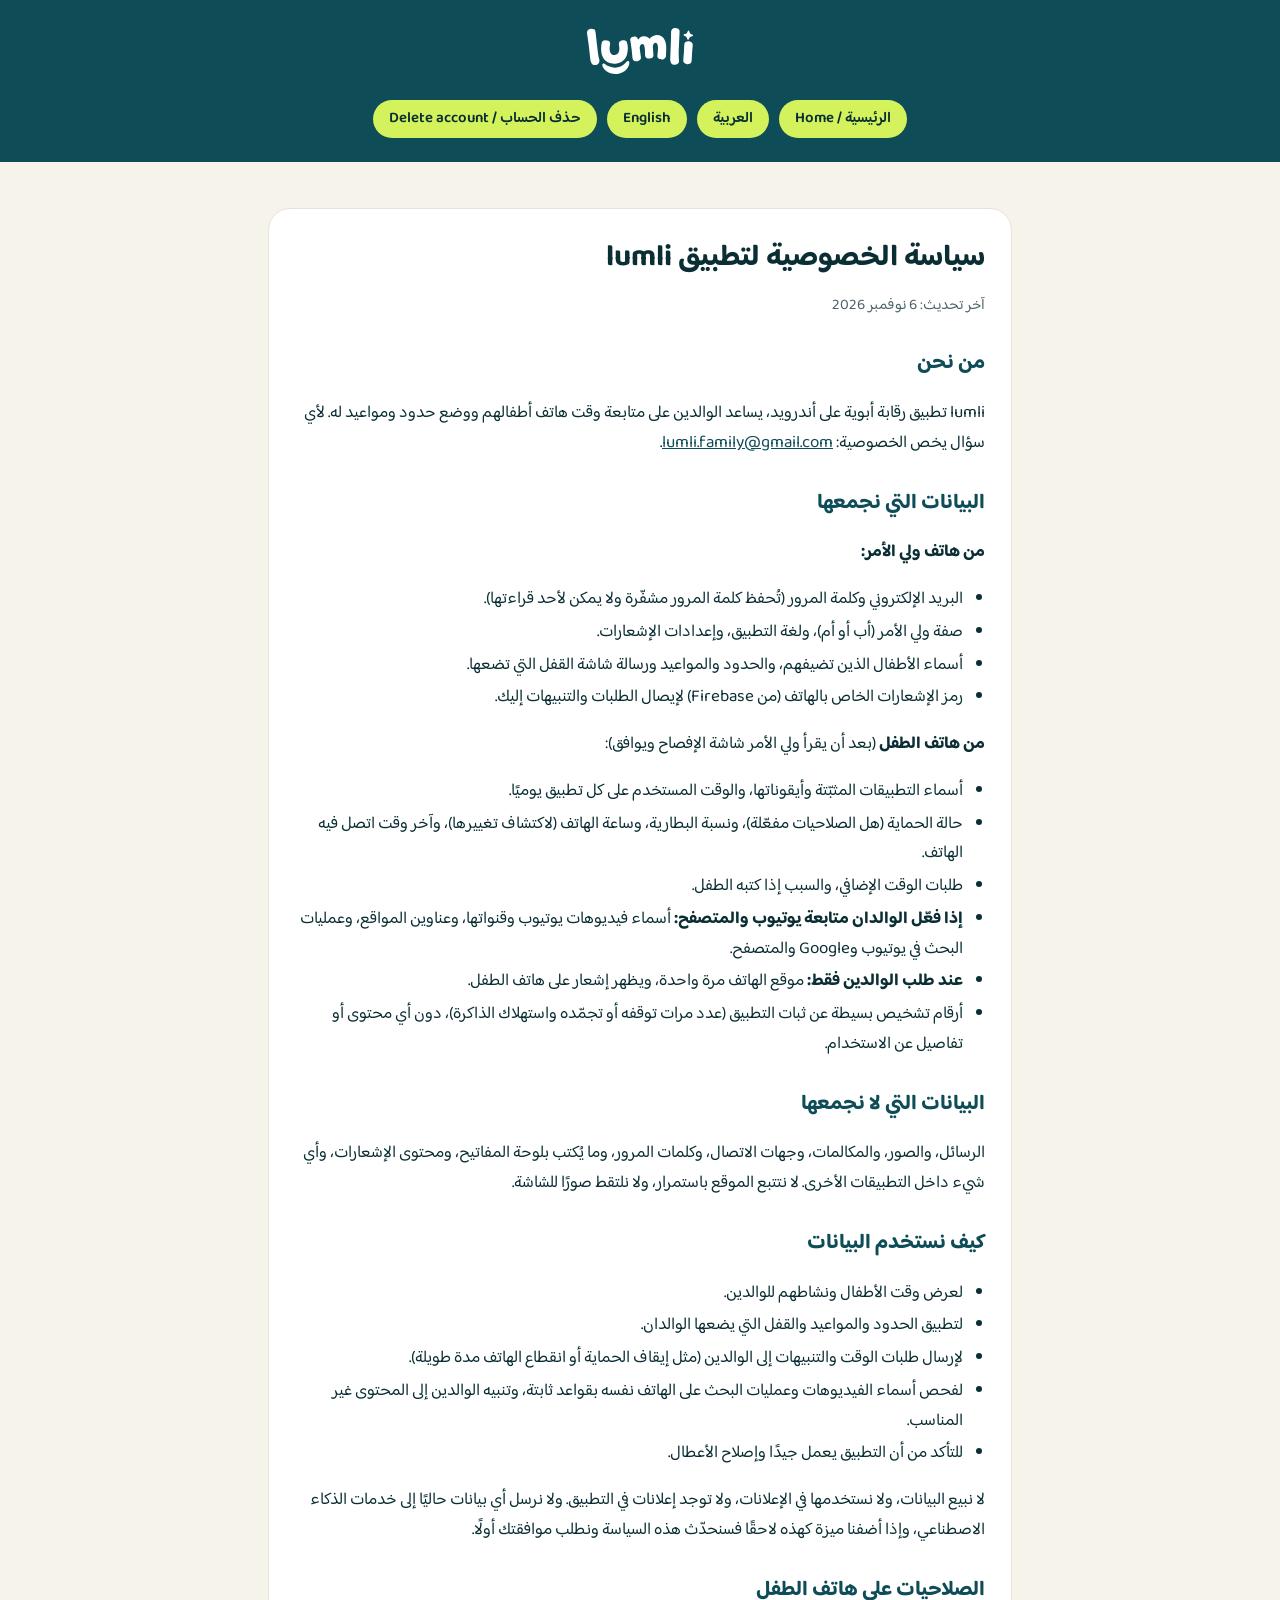
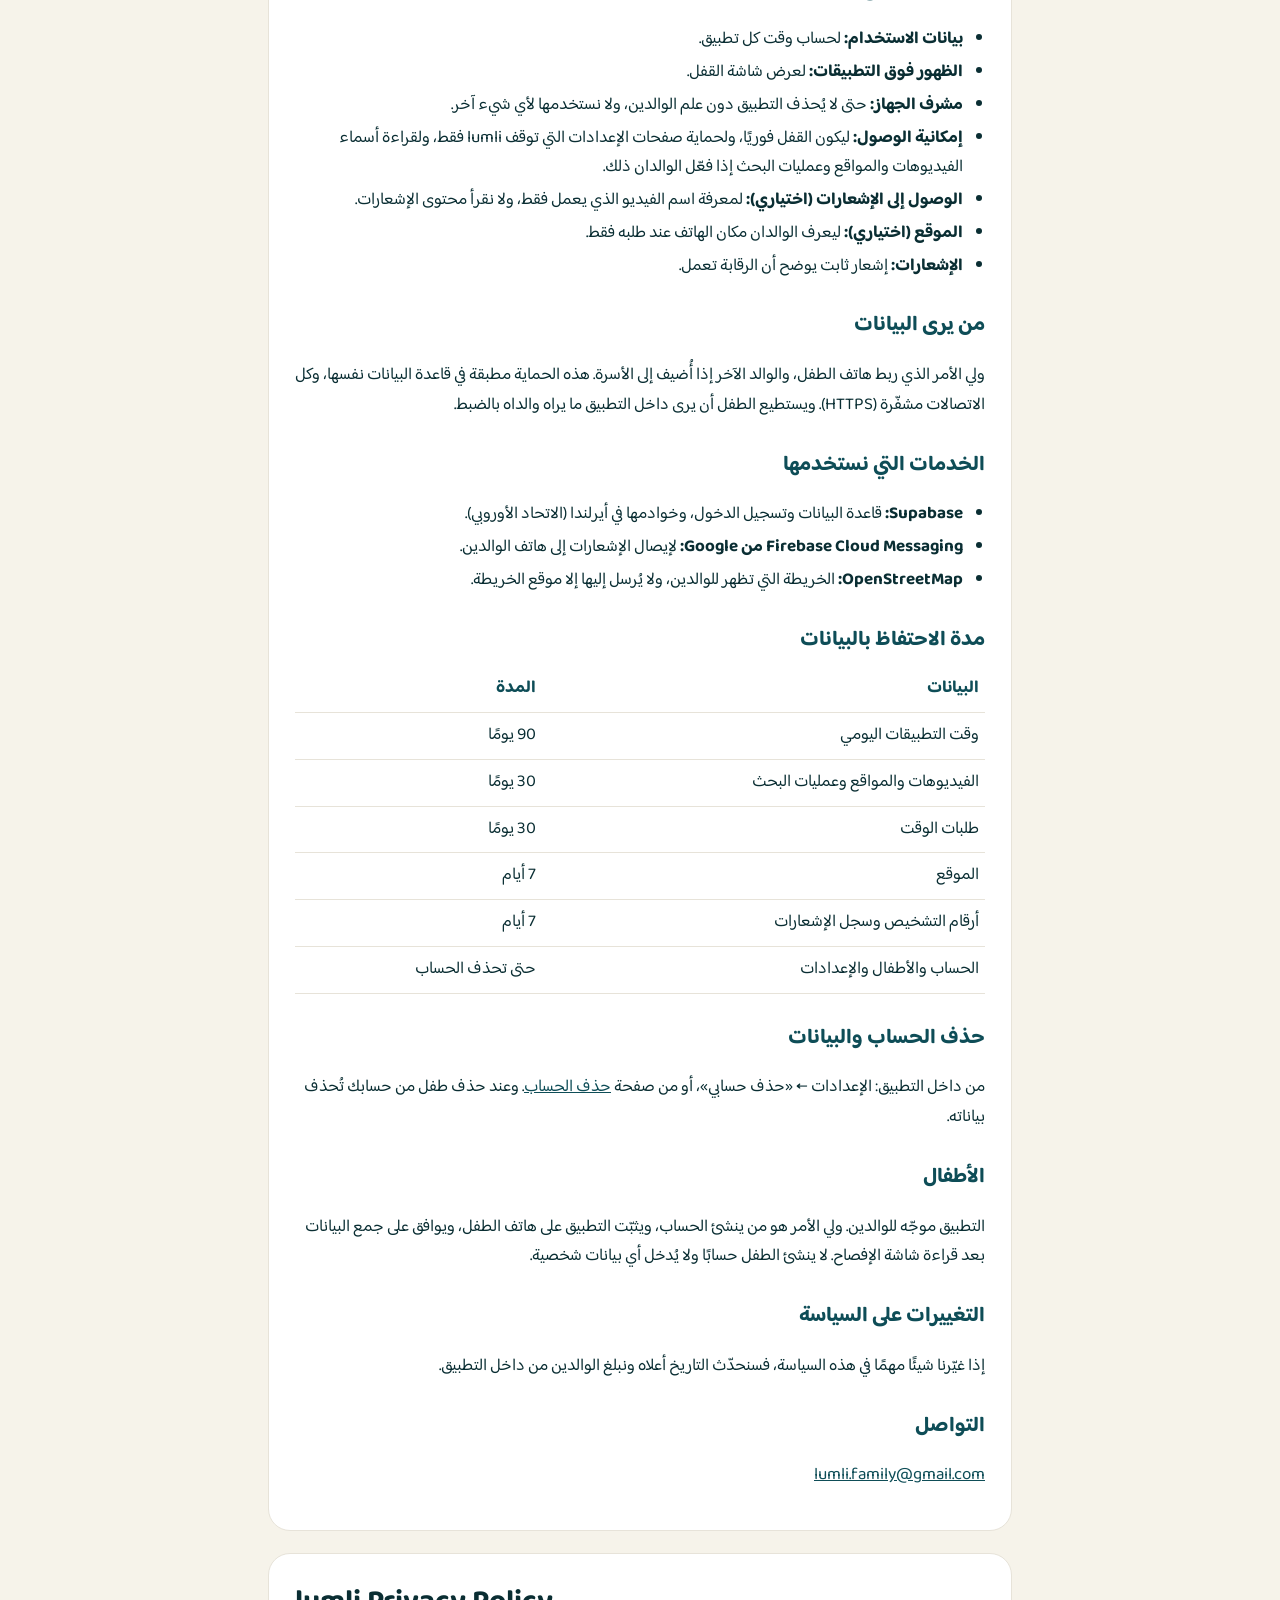
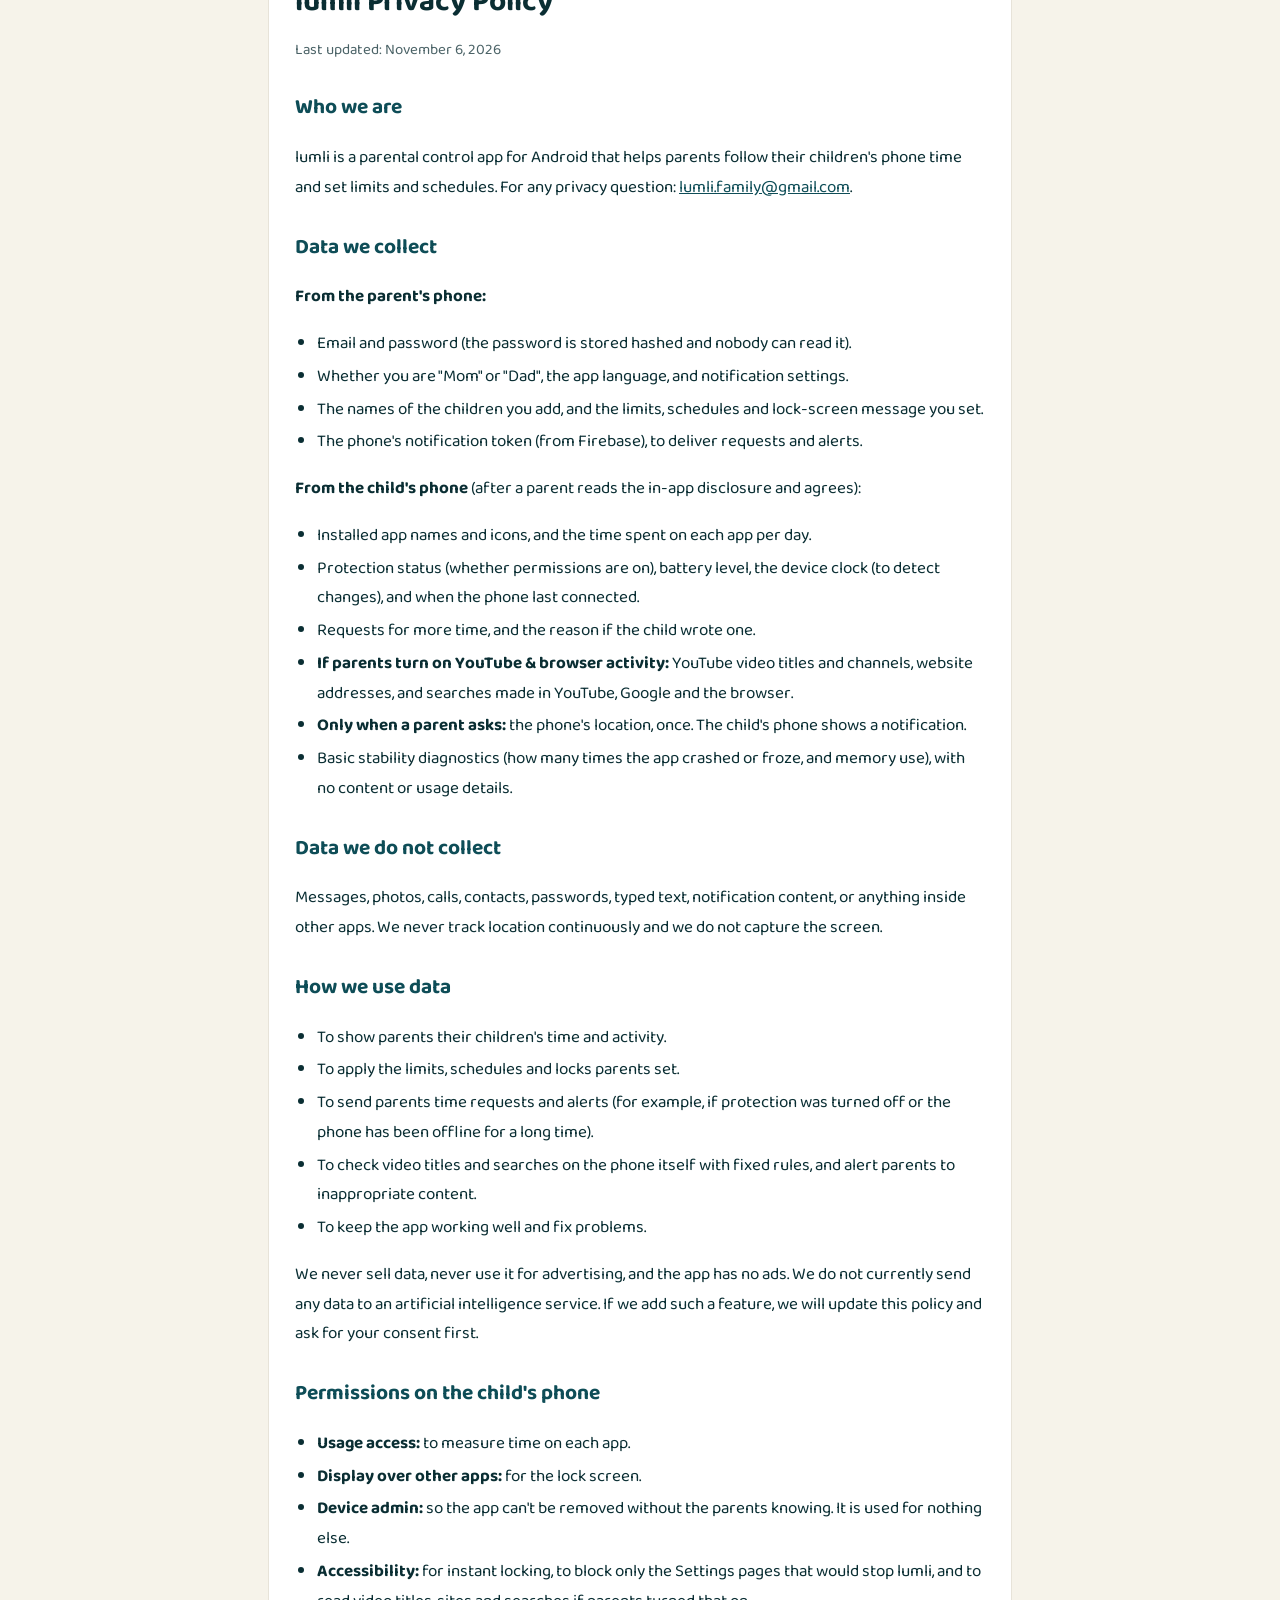
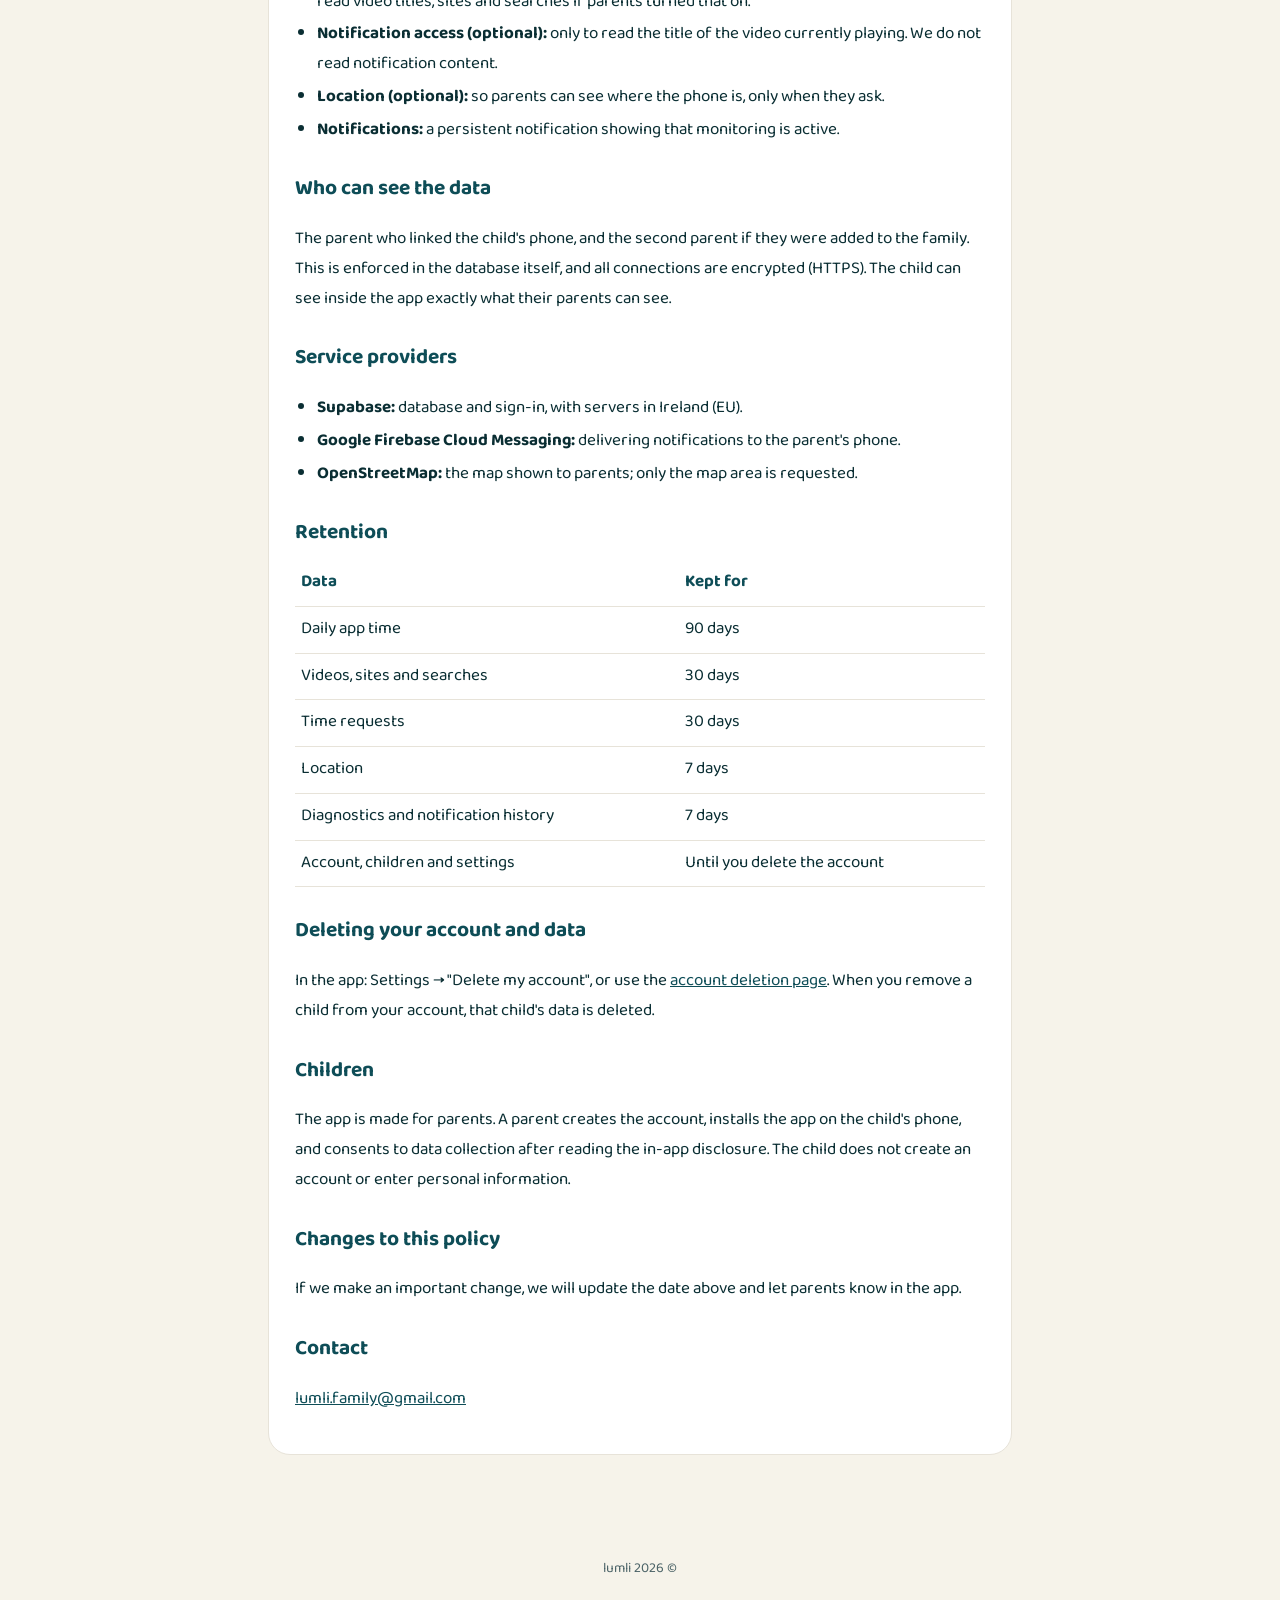
==== commit 1bc07bec: "Add landing page; link privacy and delete pages to home" ====
--- a/privacy.html
+++ b/privacy.html
@@ -10,8 +10,8 @@
 </head>
 <body>
 <header>
-  <img src="logo.svg" alt="lumli">
-  <nav><a href="#ar">العربية</a><a href="#en">English</a><a href="delete.html">حذف الحساب / Delete account</a></nav>
+  <a href="index.html"><img src="logo.svg" alt="lumli"></a>
+  <nav><a href="index.html">الرئيسية / Home</a><a href="#ar">العربية</a><a href="#en">English</a><a href="delete.html">حذف الحساب / Delete account</a></nav>
 </header>
 <main>
 
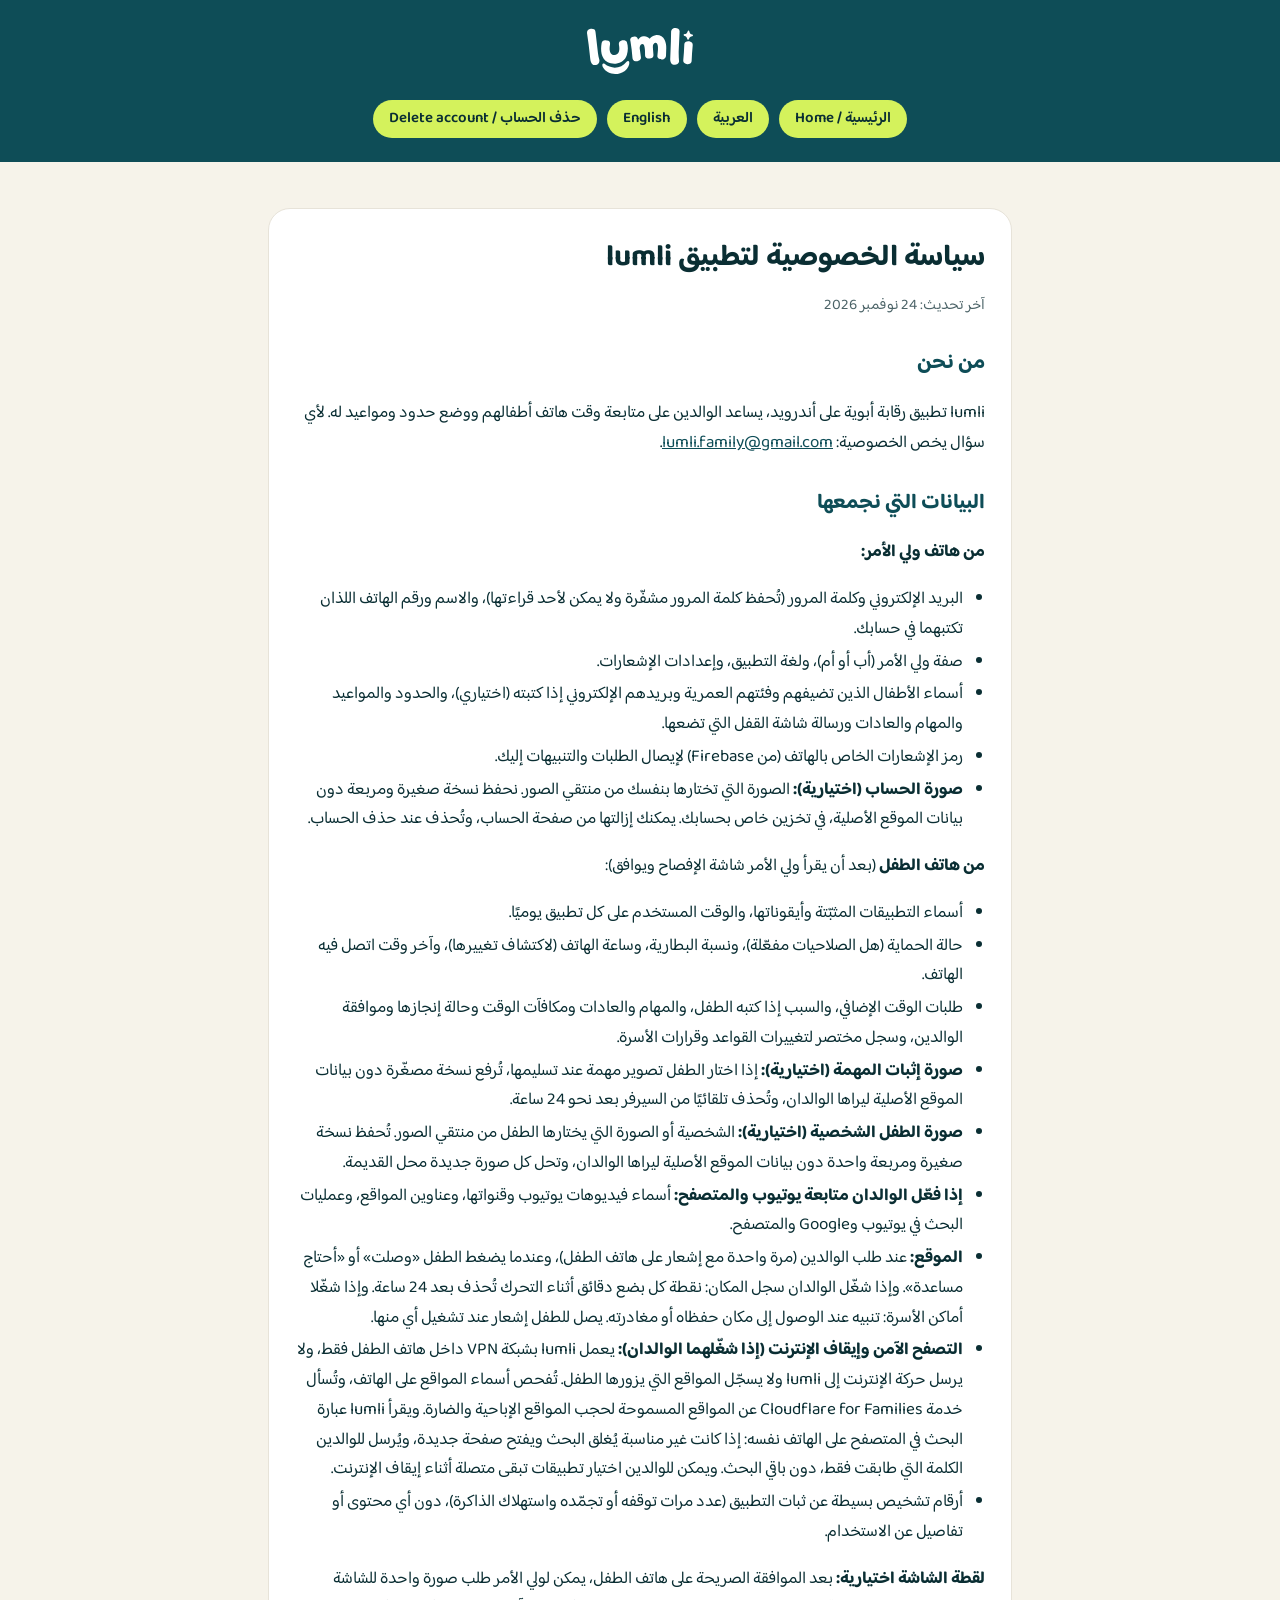
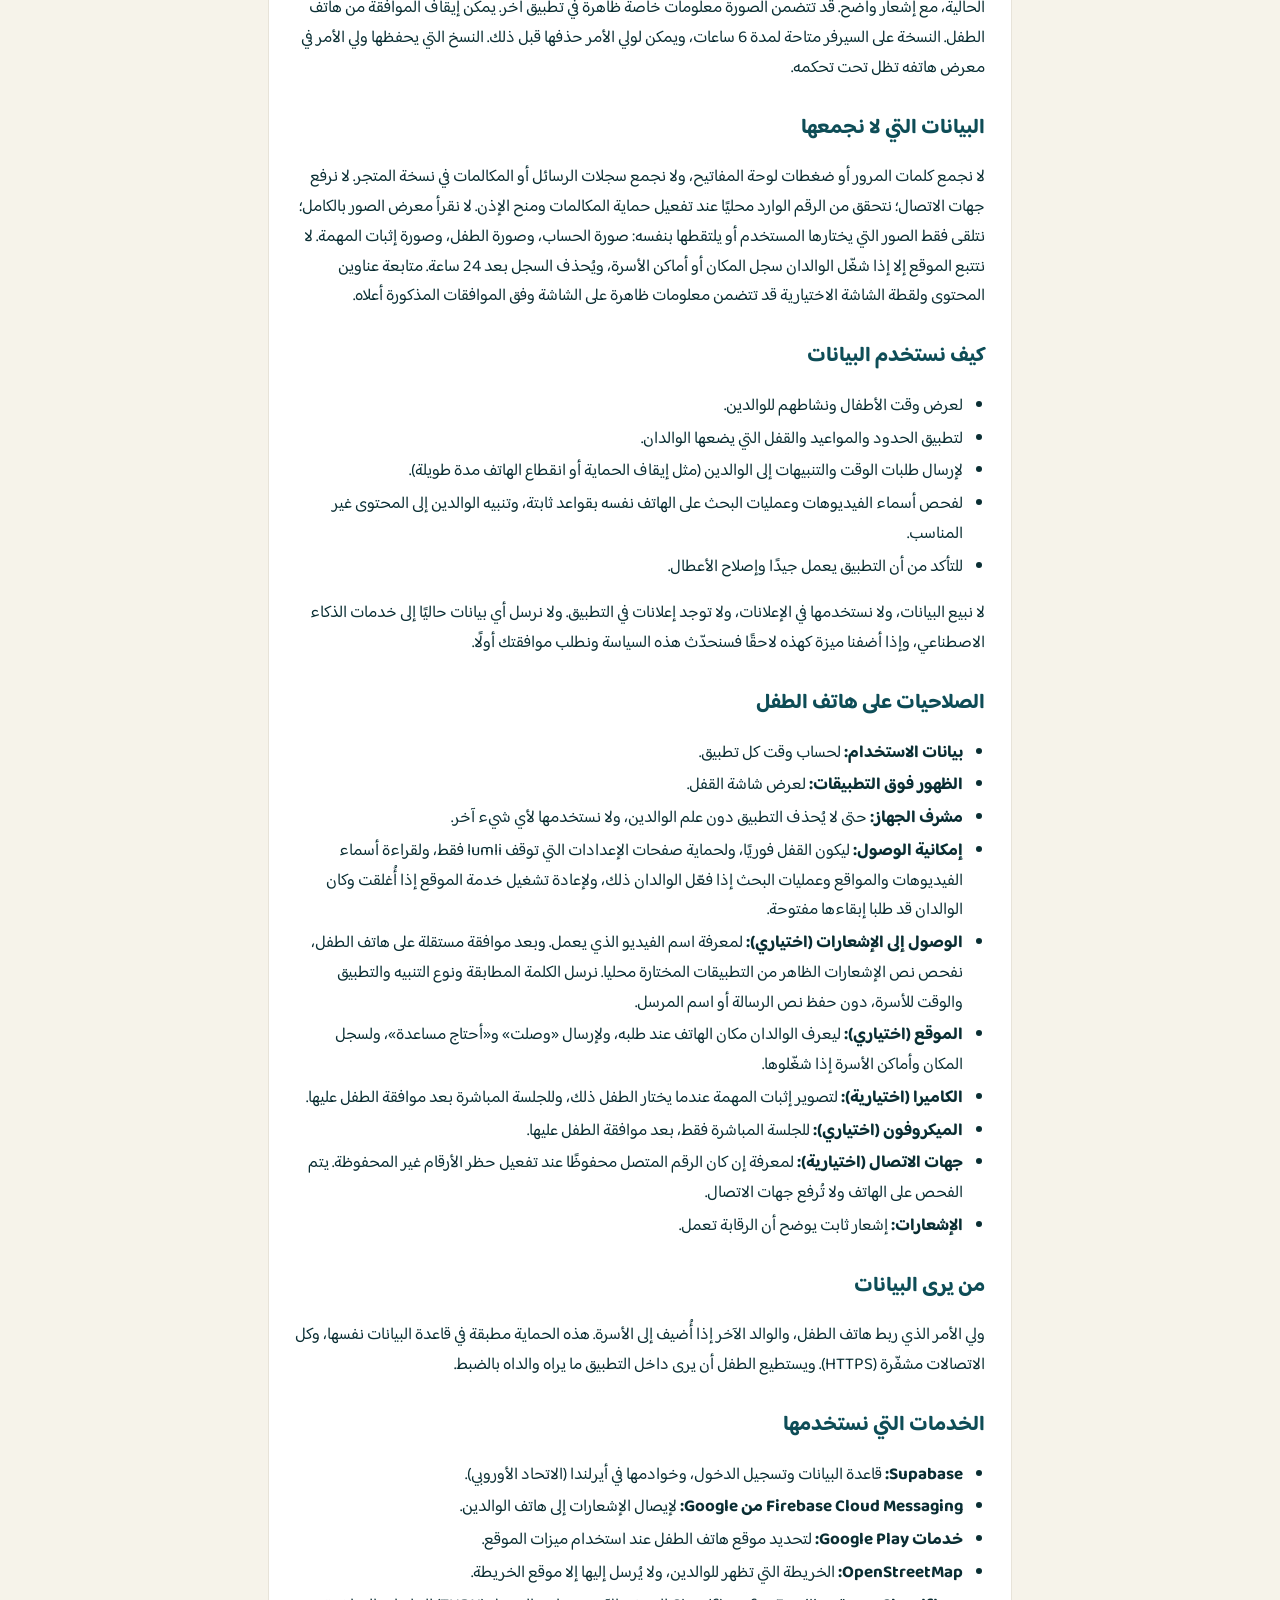
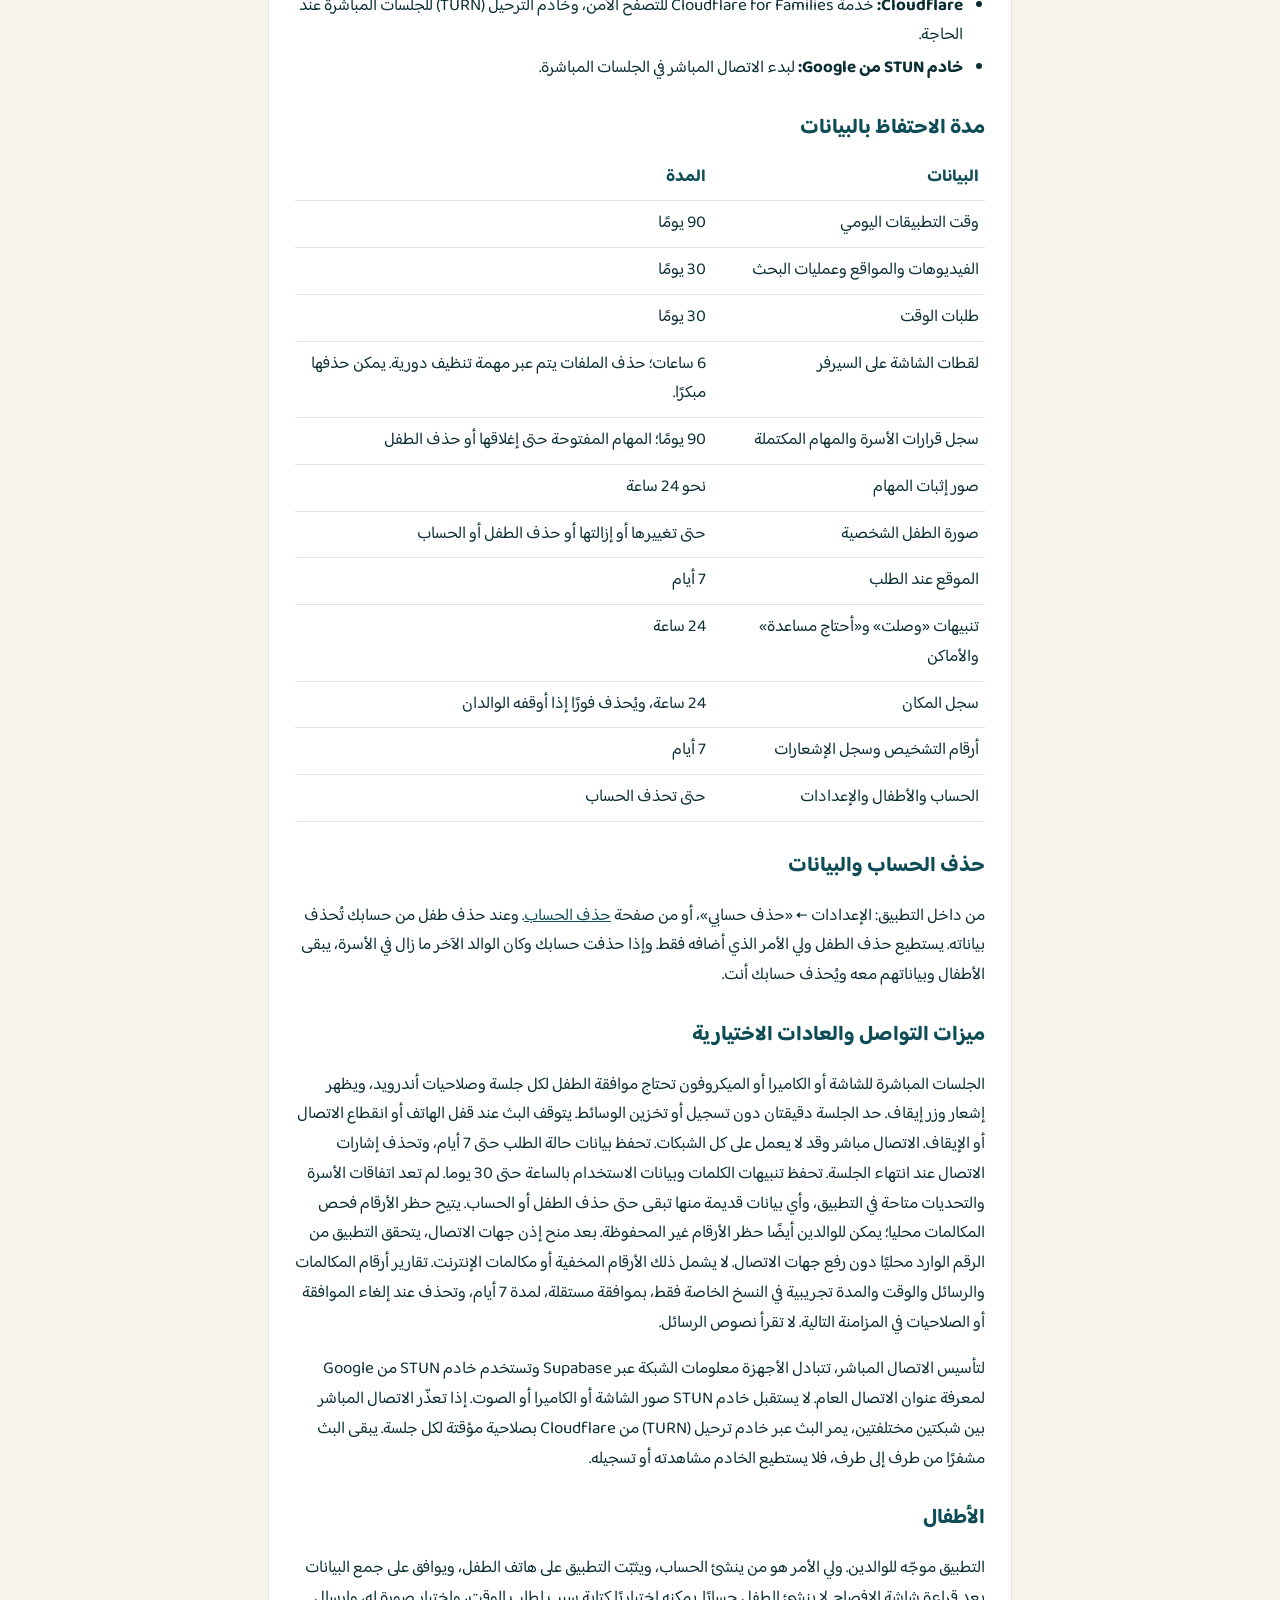
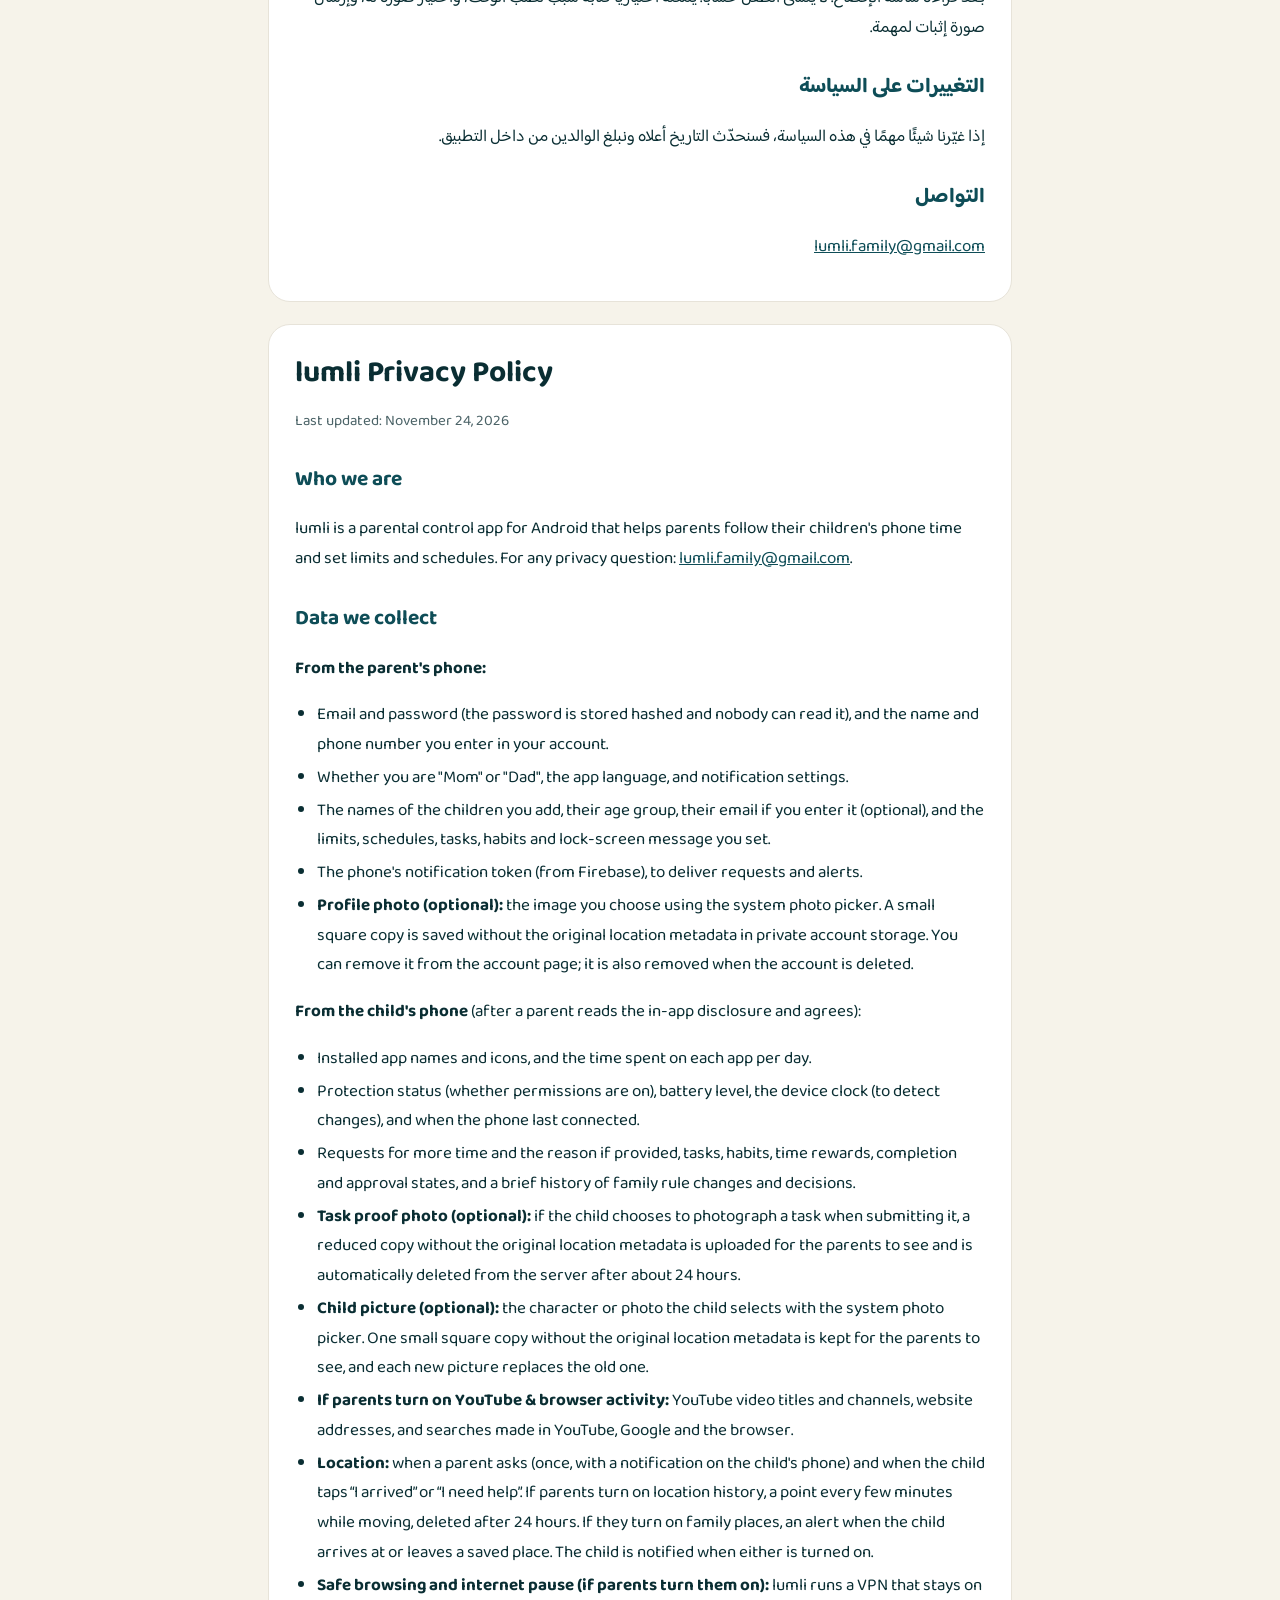
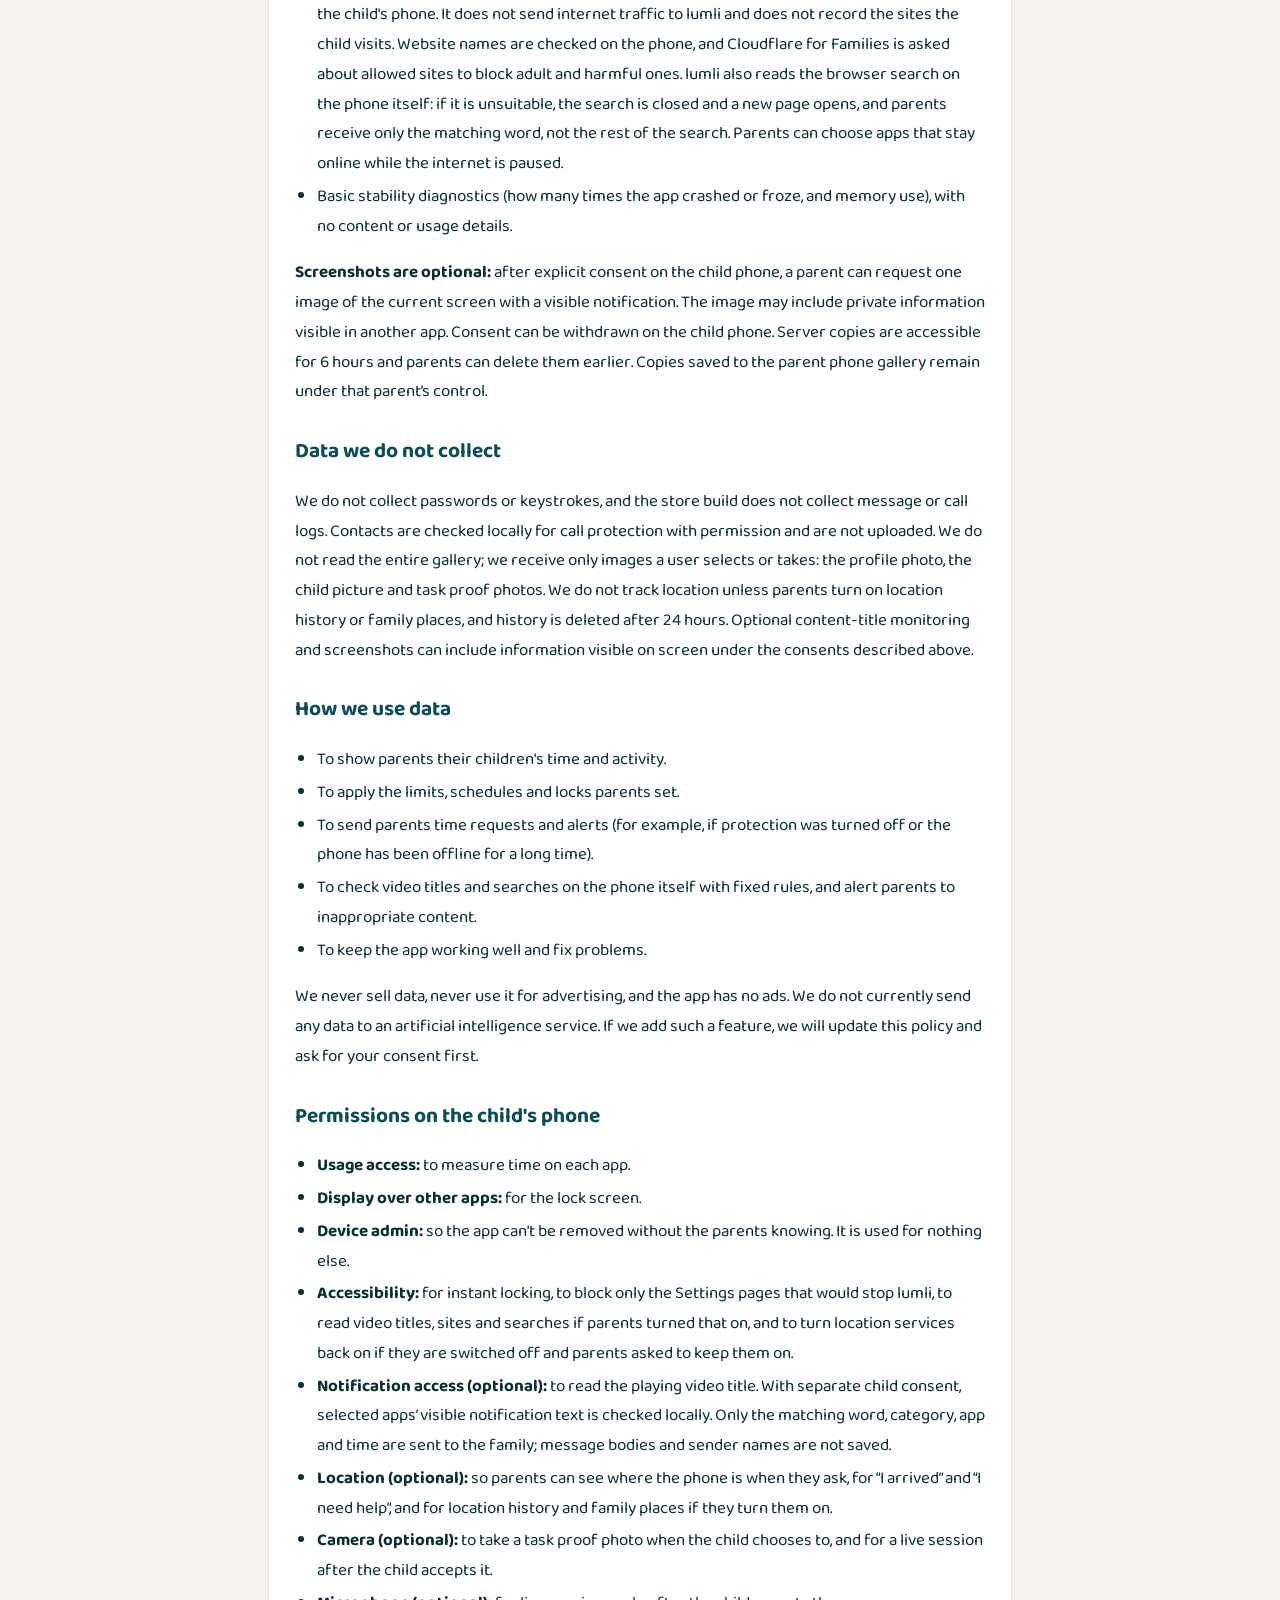
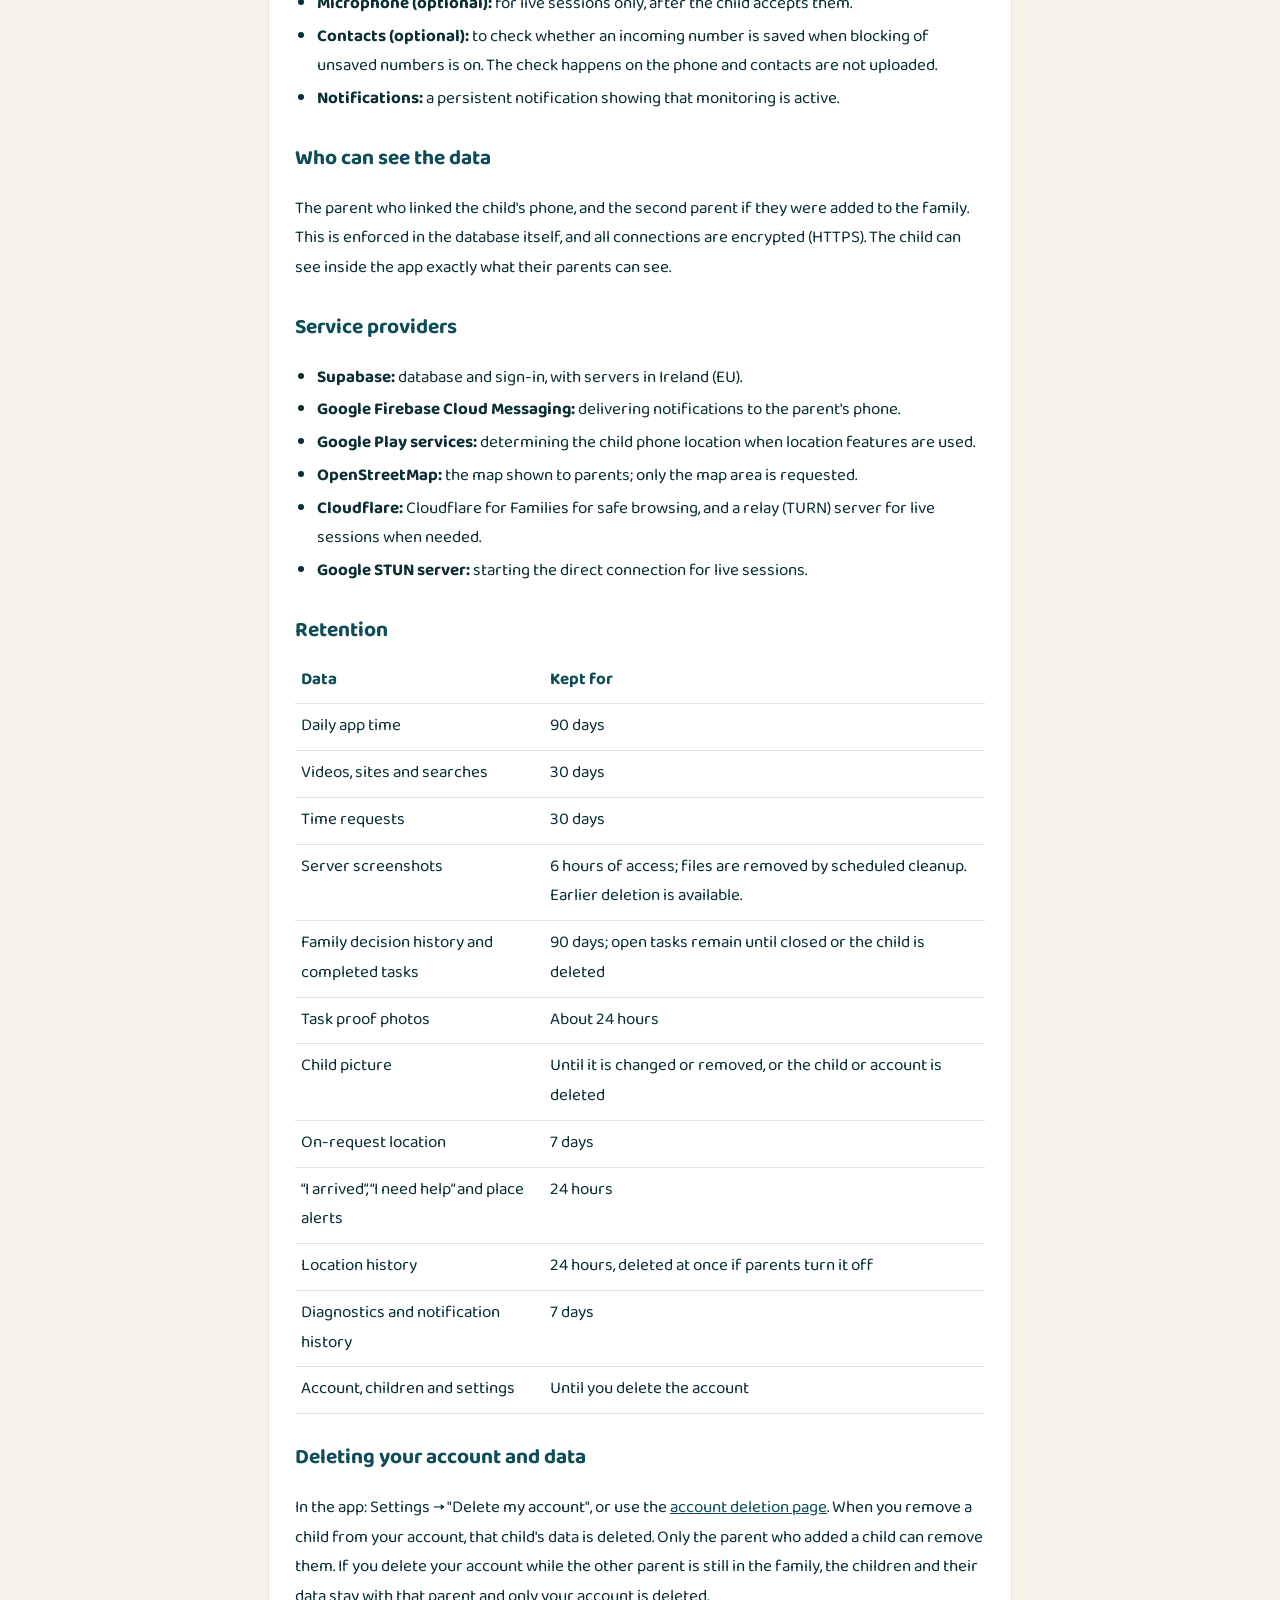
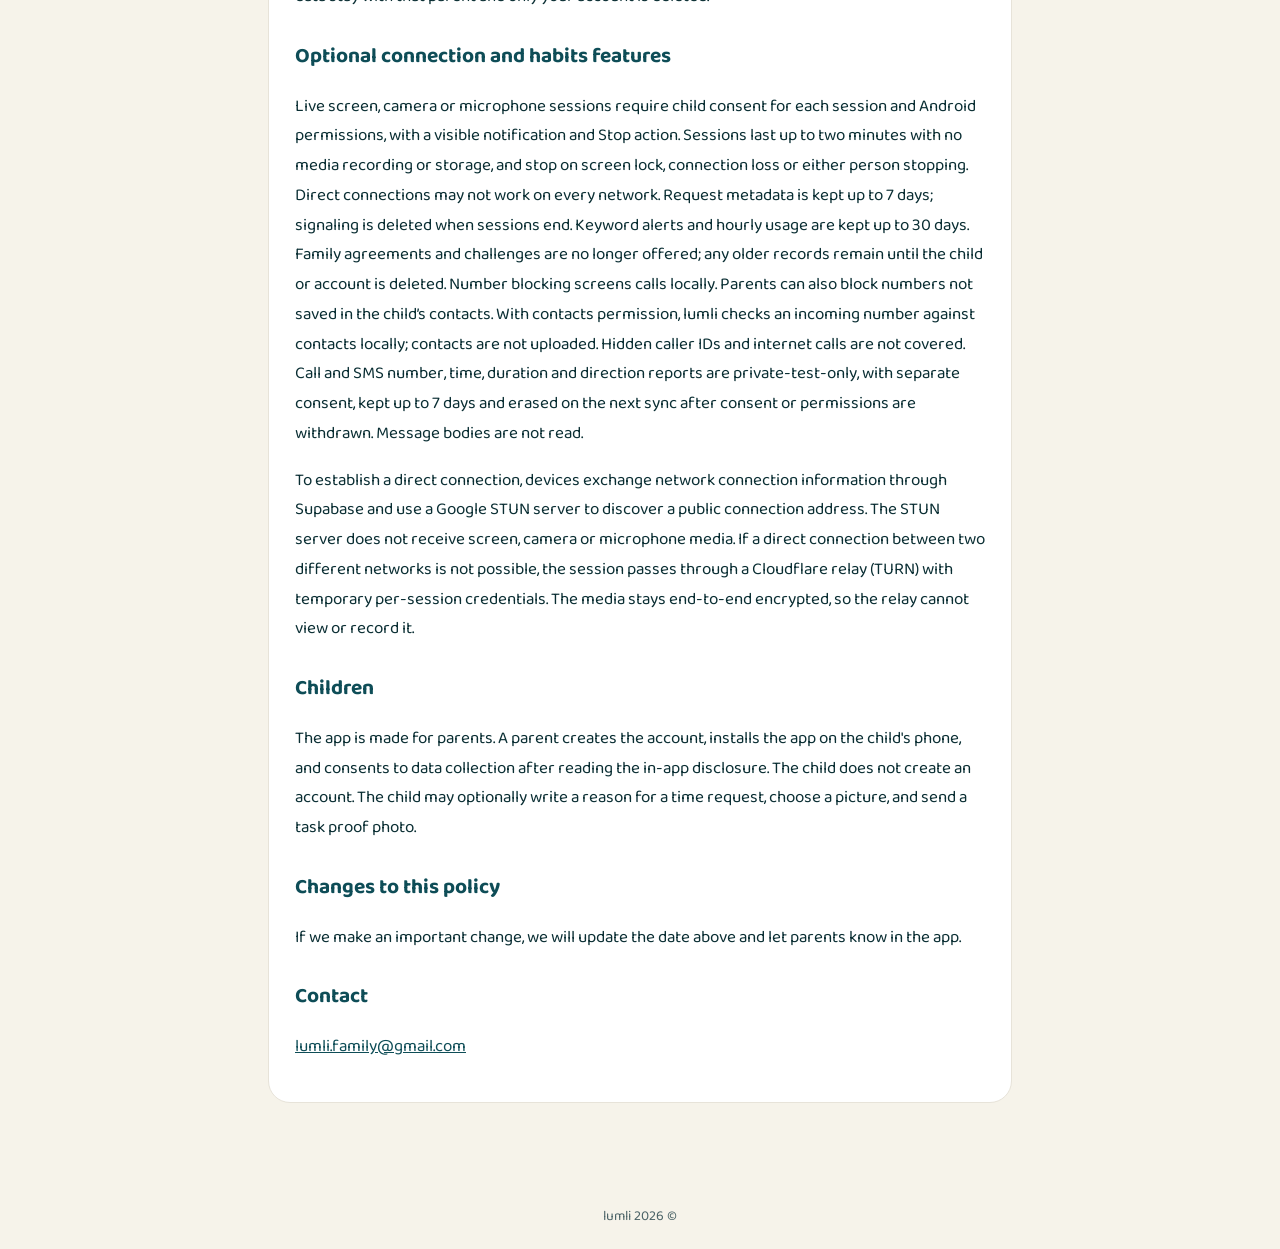
==== commit 42df6dd3: "Update privacy policy to match the current app" ====
--- a/privacy.html
+++ b/privacy.html
@@ -1,187 +1,229 @@
-<!DOCTYPE html>
-<html lang="ar" dir="rtl">
-<head>
-<meta charset="utf-8">
-<meta name="viewport" content="width=device-width,initial-scale=1">
-<title>lumli — سياسة الخصوصية / Privacy Policy</title>
-<link rel="preconnect" href="https://fonts.googleapis.com">
-<link rel="stylesheet" href="https://fonts.googleapis.com/css2?family=Baloo+Bhaijaan+2:wght@400;600;700&display=swap">
-<link rel="stylesheet" href="style.css">
-</head>
-<body>
-<header>
-  <a href="index.html"><img src="logo.svg" alt="lumli"></a>
-  <nav><a href="index.html">الرئيسية / Home</a><a href="#ar">العربية</a><a href="#en">English</a><a href="delete.html">حذف الحساب / Delete account</a></nav>
-</header>
-<main>
-
-<section class="lang" id="ar" dir="rtl" lang="ar">
-<h1>سياسة الخصوصية لتطبيق lumli</h1>
-<p class="muted">آخر تحديث: 6 نوفمبر 2026</p>
-
-<h2>من نحن</h2>
-<p>lumli تطبيق رقابة أبوية على أندرويد، يساعد الوالدين على متابعة وقت هاتف أطفالهم ووضع حدود ومواعيد له. لأي سؤال يخص الخصوصية: <a href="mailto:lumli.family@gmail.com">lumli.family@gmail.com</a>.</p>
-
-<h2>البيانات التي نجمعها</h2>
-<p><strong>من هاتف ولي الأمر:</strong></p>
-<ul>
-<li>البريد الإلكتروني وكلمة المرور (تُحفظ كلمة المرور مشفّرة ولا يمكن لأحد قراءتها).</li>
-<li>صفة ولي الأمر (أب أو أم)، ولغة التطبيق، وإعدادات الإشعارات.</li>
-<li>أسماء الأطفال الذين تضيفهم، والحدود والمواعيد ورسالة شاشة القفل التي تضعها.</li>
-<li>رمز الإشعارات الخاص بالهاتف (من Firebase) لإيصال الطلبات والتنبيهات إليك.</li>
-</ul>
-<p><strong>من هاتف الطفل</strong> (بعد أن يقرأ ولي الأمر شاشة الإفصاح ويوافق):</p>
-<ul>
-<li>أسماء التطبيقات المثبّتة وأيقوناتها، والوقت المستخدم على كل تطبيق يوميًا.</li>
-<li>حالة الحماية (هل الصلاحيات مفعّلة)، ونسبة البطارية، وساعة الهاتف (لاكتشاف تغييرها)، وآخر وقت اتصل فيه الهاتف.</li>
-<li>طلبات الوقت الإضافي، والسبب إذا كتبه الطفل.</li>
-<li><strong>إذا فعّل الوالدان متابعة يوتيوب والمتصفح:</strong> أسماء فيديوهات يوتيوب وقنواتها، وعناوين المواقع، وعمليات البحث في يوتيوب وGoogle والمتصفح.</li>
-<li><strong>عند طلب الوالدين فقط:</strong> موقع الهاتف مرة واحدة، ويظهر إشعار على هاتف الطفل.</li>
-<li>أرقام تشخيص بسيطة عن ثبات التطبيق (عدد مرات توقفه أو تجمّده واستهلاك الذاكرة)، دون أي محتوى أو تفاصيل عن الاستخدام.</li>
-</ul>
-
-<h2>البيانات التي لا نجمعها</h2>
-<p>الرسائل، والصور، والمكالمات، وجهات الاتصال، وكلمات المرور، وما يُكتب بلوحة المفاتيح، ومحتوى الإشعارات، وأي شيء داخل التطبيقات الأخرى. لا نتتبع الموقع باستمرار، ولا نلتقط صورًا للشاشة.</p>
-
-<h2>كيف نستخدم البيانات</h2>
-<ul>
-<li>لعرض وقت الأطفال ونشاطهم للوالدين.</li>
-<li>لتطبيق الحدود والمواعيد والقفل التي يضعها الوالدان.</li>
-<li>لإرسال طلبات الوقت والتنبيهات إلى الوالدين (مثل إيقاف الحماية أو انقطاع الهاتف مدة طويلة).</li>
-<li>لفحص أسماء الفيديوهات وعمليات البحث على الهاتف نفسه بقواعد ثابتة، وتنبيه الوالدين إلى المحتوى غير المناسب.</li>
-<li>للتأكد من أن التطبيق يعمل جيدًا وإصلاح الأعطال.</li>
-</ul>
-<p>لا نبيع البيانات، ولا نستخدمها في الإعلانات، ولا توجد إعلانات في التطبيق. ولا نرسل أي بيانات حاليًا إلى خدمات الذكاء الاصطناعي، وإذا أضفنا ميزة كهذه لاحقًا فسنحدّث هذه السياسة ونطلب موافقتك أولًا.</p>
-
-<h2>الصلاحيات على هاتف الطفل</h2>
-<ul>
-<li><strong>بيانات الاستخدام:</strong> لحساب وقت كل تطبيق.</li>
-<li><strong>الظهور فوق التطبيقات:</strong> لعرض شاشة القفل.</li>
-<li><strong>مشرف الجهاز:</strong> حتى لا يُحذف التطبيق دون علم الوالدين، ولا نستخدمها لأي شيء آخر.</li>
-<li><strong>إمكانية الوصول:</strong> ليكون القفل فوريًا، ولحماية صفحات الإعدادات التي توقف lumli فقط، ولقراءة أسماء الفيديوهات والمواقع وعمليات البحث إذا فعّل الوالدان ذلك.</li>
-<li><strong>الوصول إلى الإشعارات (اختياري):</strong> لمعرفة اسم الفيديو الذي يعمل فقط، ولا نقرأ محتوى الإشعارات.</li>
-<li><strong>الموقع (اختياري):</strong> ليعرف الوالدان مكان الهاتف عند طلبه فقط.</li>
-<li><strong>الإشعارات:</strong> إشعار ثابت يوضح أن الرقابة تعمل.</li>
-</ul>
-
-<h2>من يرى البيانات</h2>
-<p>ولي الأمر الذي ربط هاتف الطفل، والوالد الآخر إذا أُضيف إلى الأسرة. هذه الحماية مطبقة في قاعدة البيانات نفسها، وكل الاتصالات مشفّرة (HTTPS). ويستطيع الطفل أن يرى داخل التطبيق ما يراه والداه بالضبط.</p>
-
-<h2>الخدمات التي نستخدمها</h2>
-<ul>
-<li><strong>Supabase:</strong> قاعدة البيانات وتسجيل الدخول، وخوادمها في أيرلندا (الاتحاد الأوروبي).</li>
-<li><strong>Firebase Cloud Messaging من Google:</strong> لإيصال الإشعارات إلى هاتف الوالدين.</li>
-<li><strong>OpenStreetMap:</strong> الخريطة التي تظهر للوالدين، ولا يُرسل إليها إلا موقع الخريطة.</li>
-</ul>
-
-<h2>مدة الاحتفاظ بالبيانات</h2>
-<table>
-<tr><th>البيانات</th><th>المدة</th></tr>
-<tr><td>وقت التطبيقات اليومي</td><td>90 يومًا</td></tr>
-<tr><td>الفيديوهات والمواقع وعمليات البحث</td><td>30 يومًا</td></tr>
-<tr><td>طلبات الوقت</td><td>30 يومًا</td></tr>
-<tr><td>الموقع</td><td>7 أيام</td></tr>
-<tr><td>أرقام التشخيص وسجل الإشعارات</td><td>7 أيام</td></tr>
-<tr><td>الحساب والأطفال والإعدادات</td><td>حتى تحذف الحساب</td></tr>
-</table>
-
-<h2>حذف الحساب والبيانات</h2>
-<p>من داخل التطبيق: الإعدادات ← «حذف حسابي»، أو من صفحة <a href="delete.html">حذف الحساب</a>. وعند حذف طفل من حسابك تُحذف بياناته.</p>
-
-<h2>الأطفال</h2>
-<p>التطبيق موجّه للوالدين. ولي الأمر هو من ينشئ الحساب، ويثبّت التطبيق على هاتف الطفل، ويوافق على جمع البيانات بعد قراءة شاشة الإفصاح. لا ينشئ الطفل حسابًا ولا يُدخل أي بيانات شخصية.</p>
-
-<h2>التغييرات على السياسة</h2>
-<p>إذا غيّرنا شيئًا مهمًا في هذه السياسة، فسنحدّث التاريخ أعلاه ونبلغ الوالدين من داخل التطبيق.</p>
-
-<h2>التواصل</h2>
-<p><a href="mailto:lumli.family@gmail.com">lumli.family@gmail.com</a></p>
-</section>
-
-<section class="lang" id="en" dir="ltr" lang="en">
-<h1>lumli Privacy Policy</h1>
-<p class="muted">Last updated: November 6, 2026</p>
-
-<h2>Who we are</h2>
-<p>lumli is a parental control app for Android that helps parents follow their children's phone time and set limits and schedules. For any privacy question: <a href="mailto:lumli.family@gmail.com">lumli.family@gmail.com</a>.</p>
-
-<h2>Data we collect</h2>
-<p><strong>From the parent's phone:</strong></p>
-<ul>
-<li>Email and password (the password is stored hashed and nobody can read it).</li>
-<li>Whether you are "Mom" or "Dad", the app language, and notification settings.</li>
-<li>The names of the children you add, and the limits, schedules and lock-screen message you set.</li>
-<li>The phone's notification token (from Firebase), to deliver requests and alerts.</li>
-</ul>
-<p><strong>From the child's phone</strong> (after a parent reads the in-app disclosure and agrees):</p>
-<ul>
-<li>Installed app names and icons, and the time spent on each app per day.</li>
-<li>Protection status (whether permissions are on), battery level, the device clock (to detect changes), and when the phone last connected.</li>
-<li>Requests for more time, and the reason if the child wrote one.</li>
-<li><strong>If parents turn on YouTube &amp; browser activity:</strong> YouTube video titles and channels, website addresses, and searches made in YouTube, Google and the browser.</li>
-<li><strong>Only when a parent asks:</strong> the phone's location, once. The child's phone shows a notification.</li>
-<li>Basic stability diagnostics (how many times the app crashed or froze, and memory use), with no content or usage details.</li>
-</ul>
-
-<h2>Data we do not collect</h2>
-<p>Messages, photos, calls, contacts, passwords, typed text, notification content, or anything inside other apps. We never track location continuously and we do not capture the screen.</p>
-
-<h2>How we use data</h2>
-<ul>
-<li>To show parents their children's time and activity.</li>
-<li>To apply the limits, schedules and locks parents set.</li>
-<li>To send parents time requests and alerts (for example, if protection was turned off or the phone has been offline for a long time).</li>
-<li>To check video titles and searches on the phone itself with fixed rules, and alert parents to inappropriate content.</li>
-<li>To keep the app working well and fix problems.</li>
-</ul>
-<p>We never sell data, never use it for advertising, and the app has no ads. We do not currently send any data to an artificial intelligence service. If we add such a feature, we will update this policy and ask for your consent first.</p>
-
-<h2>Permissions on the child's phone</h2>
-<ul>
-<li><strong>Usage access:</strong> to measure time on each app.</li>
-<li><strong>Display over other apps:</strong> for the lock screen.</li>
-<li><strong>Device admin:</strong> so the app can't be removed without the parents knowing. It is used for nothing else.</li>
-<li><strong>Accessibility:</strong> for instant locking, to block only the Settings pages that would stop lumli, and to read video titles, sites and searches if parents turned that on.</li>
-<li><strong>Notification access (optional):</strong> only to read the title of the video currently playing. We do not read notification content.</li>
-<li><strong>Location (optional):</strong> so parents can see where the phone is, only when they ask.</li>
-<li><strong>Notifications:</strong> a persistent notification showing that monitoring is active.</li>
-</ul>
-
-<h2>Who can see the data</h2>
-<p>The parent who linked the child's phone, and the second parent if they were added to the family. This is enforced in the database itself, and all connections are encrypted (HTTPS). The child can see inside the app exactly what their parents can see.</p>
-
-<h2>Service providers</h2>
-<ul>
-<li><strong>Supabase:</strong> database and sign-in, with servers in Ireland (EU).</li>
-<li><strong>Google Firebase Cloud Messaging:</strong> delivering notifications to the parent's phone.</li>
-<li><strong>OpenStreetMap:</strong> the map shown to parents; only the map area is requested.</li>
-</ul>
-
-<h2>Retention</h2>
-<table>
-<tr><th>Data</th><th>Kept for</th></tr>
-<tr><td>Daily app time</td><td>90 days</td></tr>
-<tr><td>Videos, sites and searches</td><td>30 days</td></tr>
-<tr><td>Time requests</td><td>30 days</td></tr>
-<tr><td>Location</td><td>7 days</td></tr>
-<tr><td>Diagnostics and notification history</td><td>7 days</td></tr>
-<tr><td>Account, children and settings</td><td>Until you delete the account</td></tr>
-</table>
-
-<h2>Deleting your account and data</h2>
-<p>In the app: Settings → "Delete my account", or use the <a href="delete.html">account deletion page</a>. When you remove a child from your account, that child's data is deleted.</p>
-
-<h2>Children</h2>
-<p>The app is made for parents. A parent creates the account, installs the app on the child's phone, and consents to data collection after reading the in-app disclosure. The child does not create an account or enter personal information.</p>
-
-<h2>Changes to this policy</h2>
-<p>If we make an important change, we will update the date above and let parents know in the app.</p>
-
-<h2>Contact</h2>
-<p><a href="mailto:lumli.family@gmail.com">lumli.family@gmail.com</a></p>
-</section>
-
-</main>
-<footer>© 2026 lumli</footer>
-</body>
-</html>
+<!DOCTYPE html>
+<html lang="ar" dir="rtl">
+<head>
+<meta charset="utf-8">
+<meta name="viewport" content="width=device-width,initial-scale=1">
+<title>lumli — سياسة الخصوصية / Privacy Policy</title>
+<link rel="preconnect" href="https://fonts.googleapis.com">
+<link rel="stylesheet" href="https://fonts.googleapis.com/css2?family=Baloo+Bhaijaan+2:wght@400;600;700&display=swap">
+<link rel="stylesheet" href="style.css">
+</head>
+<body>
+<header>
+  <a href="index.html"><img src="logo.svg" alt="lumli"></a>
+  <nav><a href="index.html">الرئيسية / Home</a><a href="#ar">العربية</a><a href="#en">English</a><a href="delete.html">حذف الحساب / Delete account</a></nav>
+</header>
+<main>
+
+<section class="lang" id="ar" dir="rtl" lang="ar">
+<h1>سياسة الخصوصية لتطبيق lumli</h1>
+<p class="muted">آخر تحديث: 24 نوفمبر 2026</p>
+
+<h2>من نحن</h2>
+<p>lumli تطبيق رقابة أبوية على أندرويد، يساعد الوالدين على متابعة وقت هاتف أطفالهم ووضع حدود ومواعيد له. لأي سؤال يخص الخصوصية: <a href="mailto:lumli.family@gmail.com">lumli.family@gmail.com</a>.</p>
+
+<h2>البيانات التي نجمعها</h2>
+<p><strong>من هاتف ولي الأمر:</strong></p>
+<ul>
+<li>البريد الإلكتروني وكلمة المرور (تُحفظ كلمة المرور مشفّرة ولا يمكن لأحد قراءتها)، والاسم ورقم الهاتف اللذان تكتبهما في حسابك.</li>
+<li>صفة ولي الأمر (أب أو أم)، ولغة التطبيق، وإعدادات الإشعارات.</li>
+<li>أسماء الأطفال الذين تضيفهم وفئتهم العمرية وبريدهم الإلكتروني إذا كتبته (اختياري)، والحدود والمواعيد والمهام والعادات ورسالة شاشة القفل التي تضعها.</li>
+<li>رمز الإشعارات الخاص بالهاتف (من Firebase) لإيصال الطلبات والتنبيهات إليك.</li>
+<li><strong>صورة الحساب (اختيارية):</strong> الصورة التي تختارها بنفسك من منتقي الصور. نحفظ نسخة صغيرة ومربعة دون بيانات الموقع الأصلية، في تخزين خاص بحسابك. يمكنك إزالتها من صفحة الحساب، وتُحذف عند حذف الحساب.</li>
+</ul>
+<p><strong>من هاتف الطفل</strong> (بعد أن يقرأ ولي الأمر شاشة الإفصاح ويوافق):</p>
+<ul>
+<li>أسماء التطبيقات المثبّتة وأيقوناتها، والوقت المستخدم على كل تطبيق يوميًا.</li>
+<li>حالة الحماية (هل الصلاحيات مفعّلة)، ونسبة البطارية، وساعة الهاتف (لاكتشاف تغييرها)، وآخر وقت اتصل فيه الهاتف.</li>
+<li>طلبات الوقت الإضافي، والسبب إذا كتبه الطفل، والمهام والعادات ومكافآت الوقت وحالة إنجازها وموافقة الوالدين، وسجل مختصر لتغييرات القواعد وقرارات الأسرة.</li>
+<li><strong>صورة إثبات المهمة (اختيارية):</strong> إذا اختار الطفل تصوير مهمة عند تسليمها، تُرفع نسخة مصغّرة دون بيانات الموقع الأصلية ليراها الوالدان، وتُحذف تلقائيًا من السيرفر بعد نحو 24 ساعة.</li>
+<li><strong>صورة الطفل الشخصية (اختيارية):</strong> الشخصية أو الصورة التي يختارها الطفل من منتقي الصور. تُحفظ نسخة صغيرة ومربعة واحدة دون بيانات الموقع الأصلية ليراها الوالدان، وتحل كل صورة جديدة محل القديمة.</li>
+<li><strong>إذا فعّل الوالدان متابعة يوتيوب والمتصفح:</strong> أسماء فيديوهات يوتيوب وقنواتها، وعناوين المواقع، وعمليات البحث في يوتيوب وGoogle والمتصفح.</li>
+<li><strong>الموقع:</strong> عند طلب الوالدين (مرة واحدة مع إشعار على هاتف الطفل)، وعندما يضغط الطفل «وصلت» أو «أحتاج مساعدة». وإذا شغّل الوالدان سجل المكان: نقطة كل بضع دقائق أثناء التحرك تُحذف بعد 24 ساعة. وإذا شغّلا أماكن الأسرة: تنبيه عند الوصول إلى مكان حفظاه أو مغادرته. يصل للطفل إشعار عند تشغيل أي منها.</li>
+<li><strong>التصفح الآمن وإيقاف الإنترنت (إذا شغّلهما الوالدان):</strong> يعمل lumli بشبكة VPN داخل هاتف الطفل فقط، ولا يرسل حركة الإنترنت إلى lumli ولا يسجّل المواقع التي يزورها الطفل. تُفحص أسماء المواقع على الهاتف، وتُسأل خدمة Cloudflare for Families عن المواقع المسموحة لحجب المواقع الإباحية والضارة. ويقرأ lumli عبارة البحث في المتصفح على الهاتف نفسه: إذا كانت غير مناسبة يُغلق البحث ويفتح صفحة جديدة، ويُرسل للوالدين الكلمة التي طابقت فقط، دون باقي البحث. ويمكن للوالدين اختيار تطبيقات تبقى متصلة أثناء إيقاف الإنترنت.</li>
+<li>أرقام تشخيص بسيطة عن ثبات التطبيق (عدد مرات توقفه أو تجمّده واستهلاك الذاكرة)، دون أي محتوى أو تفاصيل عن الاستخدام.</li>
+</ul>
+
+<p><strong>لقطة الشاشة اختيارية:</strong> بعد الموافقة الصريحة على هاتف الطفل، يمكن لولي الأمر طلب صورة واحدة للشاشة الحالية، مع إشعار واضح. قد تتضمن الصورة معلومات خاصة ظاهرة في تطبيق آخر. يمكن إيقاف الموافقة من هاتف الطفل. النسخة على السيرفر متاحة لمدة 6 ساعات، ويمكن لولي الأمر حذفها قبل ذلك. النسخ التي يحفظها ولي الأمر في معرض هاتفه تظل تحت تحكمه.</p>
+<h2>البيانات التي لا نجمعها</h2>
+<p>لا نجمع كلمات المرور أو ضغطات لوحة المفاتيح، ولا نجمع سجلات الرسائل أو المكالمات في نسخة المتجر. لا نرفع جهات الاتصال؛ نتحقق من الرقم الوارد محليًا عند تفعيل حماية المكالمات ومنح الإذن. لا نقرأ معرض الصور بالكامل؛ نتلقى فقط الصور التي يختارها المستخدم أو يلتقطها بنفسه: صورة الحساب، وصورة الطفل، وصورة إثبات المهمة. لا نتتبع الموقع إلا إذا شغّل الوالدان سجل المكان أو أماكن الأسرة، ويُحذف السجل بعد 24 ساعة. متابعة عناوين المحتوى ولقطة الشاشة الاختيارية قد تتضمن معلومات ظاهرة على الشاشة وفق الموافقات المذكورة أعلاه.</p>
+
+<h2>كيف نستخدم البيانات</h2>
+<ul>
+<li>لعرض وقت الأطفال ونشاطهم للوالدين.</li>
+<li>لتطبيق الحدود والمواعيد والقفل التي يضعها الوالدان.</li>
+<li>لإرسال طلبات الوقت والتنبيهات إلى الوالدين (مثل إيقاف الحماية أو انقطاع الهاتف مدة طويلة).</li>
+<li>لفحص أسماء الفيديوهات وعمليات البحث على الهاتف نفسه بقواعد ثابتة، وتنبيه الوالدين إلى المحتوى غير المناسب.</li>
+<li>للتأكد من أن التطبيق يعمل جيدًا وإصلاح الأعطال.</li>
+</ul>
+<p>لا نبيع البيانات، ولا نستخدمها في الإعلانات، ولا توجد إعلانات في التطبيق. ولا نرسل أي بيانات حاليًا إلى خدمات الذكاء الاصطناعي، وإذا أضفنا ميزة كهذه لاحقًا فسنحدّث هذه السياسة ونطلب موافقتك أولًا.</p>
+
+<h2>الصلاحيات على هاتف الطفل</h2>
+<ul>
+<li><strong>بيانات الاستخدام:</strong> لحساب وقت كل تطبيق.</li>
+<li><strong>الظهور فوق التطبيقات:</strong> لعرض شاشة القفل.</li>
+<li><strong>مشرف الجهاز:</strong> حتى لا يُحذف التطبيق دون علم الوالدين، ولا نستخدمها لأي شيء آخر.</li>
+<li><strong>إمكانية الوصول:</strong> ليكون القفل فوريًا، ولحماية صفحات الإعدادات التي توقف lumli فقط، ولقراءة أسماء الفيديوهات والمواقع وعمليات البحث إذا فعّل الوالدان ذلك، ولإعادة تشغيل خدمة الموقع إذا أُغلقت وكان الوالدان قد طلبا إبقاءها مفتوحة.</li>
+<li><strong>الوصول إلى الإشعارات (اختياري):</strong> لمعرفة اسم الفيديو الذي يعمل. وبعد موافقة مستقلة على هاتف الطفل، نفحص نص الإشعارات الظاهر من التطبيقات المختارة محليا. نرسل الكلمة المطابقة ونوع التنبيه والتطبيق والوقت للأسرة، دون حفظ نص الرسالة أو اسم المرسل.</li>
+<li><strong>الموقع (اختياري):</strong> ليعرف الوالدان مكان الهاتف عند طلبه، ولإرسال «وصلت» و«أحتاج مساعدة»، ولسجل المكان وأماكن الأسرة إذا شغّلوها.</li>
+<li><strong>الكاميرا (اختيارية):</strong> لتصوير إثبات المهمة عندما يختار الطفل ذلك، وللجلسة المباشرة بعد موافقة الطفل عليها.</li>
+<li><strong>الميكروفون (اختياري):</strong> للجلسة المباشرة فقط، بعد موافقة الطفل عليها.</li>
+<li><strong>جهات الاتصال (اختيارية):</strong> لمعرفة إن كان الرقم المتصل محفوظًا عند تفعيل حظر الأرقام غير المحفوظة. يتم الفحص على الهاتف ولا تُرفع جهات الاتصال.</li>
+<li><strong>الإشعارات:</strong> إشعار ثابت يوضح أن الرقابة تعمل.</li>
+</ul>
+
+<h2>من يرى البيانات</h2>
+<p>ولي الأمر الذي ربط هاتف الطفل، والوالد الآخر إذا أُضيف إلى الأسرة. هذه الحماية مطبقة في قاعدة البيانات نفسها، وكل الاتصالات مشفّرة (HTTPS). ويستطيع الطفل أن يرى داخل التطبيق ما يراه والداه بالضبط.</p>
+
+<h2>الخدمات التي نستخدمها</h2>
+<ul>
+<li><strong>Supabase:</strong> قاعدة البيانات وتسجيل الدخول، وخوادمها في أيرلندا (الاتحاد الأوروبي).</li>
+<li><strong>Firebase Cloud Messaging من Google:</strong> لإيصال الإشعارات إلى هاتف الوالدين.</li>
+<li><strong>خدمات Google Play:</strong> لتحديد موقع هاتف الطفل عند استخدام ميزات الموقع.</li>
+<li><strong>OpenStreetMap:</strong> الخريطة التي تظهر للوالدين، ولا يُرسل إليها إلا موقع الخريطة.</li>
+<li><strong>Cloudflare:</strong> خدمة Cloudflare for Families للتصفح الآمن، وخادم الترحيل (TURN) للجلسات المباشرة عند الحاجة.</li>
+<li><strong>خادم STUN من Google:</strong> لبدء الاتصال المباشر في الجلسات المباشرة.</li>
+</ul>
+
+<h2>مدة الاحتفاظ بالبيانات</h2>
+<table>
+<tr><th>البيانات</th><th>المدة</th></tr>
+<tr><td>وقت التطبيقات اليومي</td><td>90 يومًا</td></tr>
+<tr><td>الفيديوهات والمواقع وعمليات البحث</td><td>30 يومًا</td></tr>
+<tr><td>طلبات الوقت</td><td>30 يومًا</td></tr>
+<tr><td>لقطات الشاشة على السيرفر</td><td>6 ساعات؛ حذف الملفات يتم عبر مهمة تنظيف دورية. يمكن حذفها مبكرًا.</td></tr>
+<tr><td>سجل قرارات الأسرة والمهام المكتملة</td><td>90 يومًا؛ المهام المفتوحة حتى إغلاقها أو حذف الطفل</td></tr>
+<tr><td>صور إثبات المهام</td><td>نحو 24 ساعة</td></tr>
+<tr><td>صورة الطفل الشخصية</td><td>حتى تغييرها أو إزالتها أو حذف الطفل أو الحساب</td></tr>
+<tr><td>الموقع عند الطلب</td><td>7 أيام</td></tr>
+<tr><td>تنبيهات «وصلت» و«أحتاج مساعدة» والأماكن</td><td>24 ساعة</td></tr>
+<tr><td>سجل المكان</td><td>24 ساعة، ويُحذف فورًا إذا أوقفه الوالدان</td></tr>
+<tr><td>أرقام التشخيص وسجل الإشعارات</td><td>7 أيام</td></tr>
+<tr><td>الحساب والأطفال والإعدادات</td><td>حتى تحذف الحساب</td></tr>
+</table>
+
+<h2>حذف الحساب والبيانات</h2>
+<p>من داخل التطبيق: الإعدادات ← «حذف حسابي»، أو من صفحة <a href="delete.html">حذف الحساب</a>. وعند حذف طفل من حسابك تُحذف بياناته. يستطيع حذف الطفل ولي الأمر الذي أضافه فقط. وإذا حذفت حسابك وكان الوالد الآخر ما زال في الأسرة، يبقى الأطفال وبياناتهم معه ويُحذف حسابك أنت.</p>
+
+<h2>ميزات التواصل والعادات الاختيارية</h2>
+<p>الجلسات المباشرة للشاشة أو الكاميرا أو الميكروفون تحتاج موافقة الطفل لكل جلسة وصلاحيات أندرويد، ويظهر إشعار وزر إيقاف. حد الجلسة دقيقتان دون تسجيل أو تخزين الوسائط. يتوقف البث عند قفل الهاتف أو انقطاع الاتصال أو الإيقاف. الاتصال مباشر وقد لا يعمل على كل الشبكات. تحفظ بيانات حالة الطلب حتى 7 أيام، وتحذف إشارات الاتصال عند انتهاء الجلسة. تحفظ تنبيهات الكلمات وبيانات الاستخدام بالساعة حتى 30 يوما. لم تعد اتفاقات الأسرة والتحديات متاحة في التطبيق، وأي بيانات قديمة منها تبقى حتى حذف الطفل أو الحساب. يتيح حظر الأرقام فحص المكالمات محليا؛ يمكن للوالدين أيضًا حظر الأرقام غير المحفوظة. بعد منح إذن جهات الاتصال، يتحقق التطبيق من الرقم الوارد محليًا دون رفع جهات الاتصال. لا يشمل ذلك الأرقام المخفية أو مكالمات الإنترنت. تقارير أرقام المكالمات والرسائل والوقت والمدة تجريبية في النسخ الخاصة فقط، بموافقة مستقلة، لمدة 7 أيام، وتحذف عند إلغاء الموافقة أو الصلاحيات في المزامنة التالية. لا تقرأ نصوص الرسائل.</p>
+<p>لتأسيس الاتصال المباشر، تتبادل الأجهزة معلومات الشبكة عبر Supabase وتستخدم خادم STUN من Google لمعرفة عنوان الاتصال العام. لا يستقبل خادم STUN صور الشاشة أو الكاميرا أو الصوت. إذا تعذّر الاتصال المباشر بين شبكتين مختلفتين، يمر البث عبر خادم ترحيل (TURN) من Cloudflare بصلاحية مؤقتة لكل جلسة. يبقى البث مشفرًا من طرف إلى طرف، فلا يستطيع الخادم مشاهدته أو تسجيله.</p>
+
+<h2>الأطفال</h2>
+<p>التطبيق موجّه للوالدين. ولي الأمر هو من ينشئ الحساب، ويثبّت التطبيق على هاتف الطفل، ويوافق على جمع البيانات بعد قراءة شاشة الإفصاح. لا ينشئ الطفل حسابًا. يمكنه اختياريًا كتابة سبب لطلب الوقت، واختيار صورة له، وإرسال صورة إثبات لمهمة.</p>
+
+<h2>التغييرات على السياسة</h2>
+<p>إذا غيّرنا شيئًا مهمًا في هذه السياسة، فسنحدّث التاريخ أعلاه ونبلغ الوالدين من داخل التطبيق.</p>
+
+<h2>التواصل</h2>
+<p><a href="mailto:lumli.family@gmail.com">lumli.family@gmail.com</a></p>
+</section>
+
+<section class="lang" id="en" dir="ltr" lang="en">
+<h1>lumli Privacy Policy</h1>
+<p class="muted">Last updated: November 24, 2026</p>
+
+<h2>Who we are</h2>
+<p>lumli is a parental control app for Android that helps parents follow their children's phone time and set limits and schedules. For any privacy question: <a href="mailto:lumli.family@gmail.com">lumli.family@gmail.com</a>.</p>
+
+<h2>Data we collect</h2>
+<p><strong>From the parent's phone:</strong></p>
+<ul>
+<li>Email and password (the password is stored hashed and nobody can read it), and the name and phone number you enter in your account.</li>
+<li>Whether you are "Mom" or "Dad", the app language, and notification settings.</li>
+<li>The names of the children you add, their age group, their email if you enter it (optional), and the limits, schedules, tasks, habits and lock-screen message you set.</li>
+<li>The phone's notification token (from Firebase), to deliver requests and alerts.</li>
+<li><strong>Profile photo (optional):</strong> the image you choose using the system photo picker. A small square copy is saved without the original location metadata in private account storage. You can remove it from the account page; it is also removed when the account is deleted.</li>
+</ul>
+<p><strong>From the child's phone</strong> (after a parent reads the in-app disclosure and agrees):</p>
+<ul>
+<li>Installed app names and icons, and the time spent on each app per day.</li>
+<li>Protection status (whether permissions are on), battery level, the device clock (to detect changes), and when the phone last connected.</li>
+<li>Requests for more time and the reason if provided, tasks, habits, time rewards, completion and approval states, and a brief history of family rule changes and decisions.</li>
+<li><strong>Task proof photo (optional):</strong> if the child chooses to photograph a task when submitting it, a reduced copy without the original location metadata is uploaded for the parents to see and is automatically deleted from the server after about 24 hours.</li>
+<li><strong>Child picture (optional):</strong> the character or photo the child selects with the system photo picker. One small square copy without the original location metadata is kept for the parents to see, and each new picture replaces the old one.</li>
+<li><strong>If parents turn on YouTube &amp; browser activity:</strong> YouTube video titles and channels, website addresses, and searches made in YouTube, Google and the browser.</li>
+<li><strong>Location:</strong> when a parent asks (once, with a notification on the child's phone) and when the child taps “I arrived” or “I need help”. If parents turn on location history, a point every few minutes while moving, deleted after 24 hours. If they turn on family places, an alert when the child arrives at or leaves a saved place. The child is notified when either is turned on.</li>
+<li><strong>Safe browsing and internet pause (if parents turn them on):</strong> lumli runs a VPN that stays on the child's phone. It does not send internet traffic to lumli and does not record the sites the child visits. Website names are checked on the phone, and Cloudflare for Families is asked about allowed sites to block adult and harmful ones. lumli also reads the browser search on the phone itself: if it is unsuitable, the search is closed and a new page opens, and parents receive only the matching word, not the rest of the search. Parents can choose apps that stay online while the internet is paused.</li>
+<li>Basic stability diagnostics (how many times the app crashed or froze, and memory use), with no content or usage details.</li>
+</ul>
+
+<p><strong>Screenshots are optional:</strong> after explicit consent on the child phone, a parent can request one image of the current screen with a visible notification. The image may include private information visible in another app. Consent can be withdrawn on the child phone. Server copies are accessible for 6 hours and parents can delete them earlier. Copies saved to the parent phone gallery remain under that parent’s control.</p>
+<h2>Data we do not collect</h2>
+<p>We do not collect passwords or keystrokes, and the store build does not collect message or call logs. Contacts are checked locally for call protection with permission and are not uploaded. We do not read the entire gallery; we receive only images a user selects or takes: the profile photo, the child picture and task proof photos. We do not track location unless parents turn on location history or family places, and history is deleted after 24 hours. Optional content-title monitoring and screenshots can include information visible on screen under the consents described above.</p>
+
+<h2>How we use data</h2>
+<ul>
+<li>To show parents their children's time and activity.</li>
+<li>To apply the limits, schedules and locks parents set.</li>
+<li>To send parents time requests and alerts (for example, if protection was turned off or the phone has been offline for a long time).</li>
+<li>To check video titles and searches on the phone itself with fixed rules, and alert parents to inappropriate content.</li>
+<li>To keep the app working well and fix problems.</li>
+</ul>
+<p>We never sell data, never use it for advertising, and the app has no ads. We do not currently send any data to an artificial intelligence service. If we add such a feature, we will update this policy and ask for your consent first.</p>
+
+<h2>Permissions on the child's phone</h2>
+<ul>
+<li><strong>Usage access:</strong> to measure time on each app.</li>
+<li><strong>Display over other apps:</strong> for the lock screen.</li>
+<li><strong>Device admin:</strong> so the app can't be removed without the parents knowing. It is used for nothing else.</li>
+<li><strong>Accessibility:</strong> for instant locking, to block only the Settings pages that would stop lumli, to read video titles, sites and searches if parents turned that on, and to turn location services back on if they are switched off and parents asked to keep them on.</li>
+<li><strong>Notification access (optional):</strong> to read the playing video title. With separate child consent, selected apps’ visible notification text is checked locally. Only the matching word, category, app and time are sent to the family; message bodies and sender names are not saved.</li>
+<li><strong>Location (optional):</strong> so parents can see where the phone is when they ask, for “I arrived” and “I need help”, and for location history and family places if they turn them on.</li>
+<li><strong>Camera (optional):</strong> to take a task proof photo when the child chooses to, and for a live session after the child accepts it.</li>
+<li><strong>Microphone (optional):</strong> for live sessions only, after the child accepts them.</li>
+<li><strong>Contacts (optional):</strong> to check whether an incoming number is saved when blocking of unsaved numbers is on. The check happens on the phone and contacts are not uploaded.</li>
+<li><strong>Notifications:</strong> a persistent notification showing that monitoring is active.</li>
+</ul>
+
+<h2>Who can see the data</h2>
+<p>The parent who linked the child's phone, and the second parent if they were added to the family. This is enforced in the database itself, and all connections are encrypted (HTTPS). The child can see inside the app exactly what their parents can see.</p>
+
+<h2>Service providers</h2>
+<ul>
+<li><strong>Supabase:</strong> database and sign-in, with servers in Ireland (EU).</li>
+<li><strong>Google Firebase Cloud Messaging:</strong> delivering notifications to the parent's phone.</li>
+<li><strong>Google Play services:</strong> determining the child phone location when location features are used.</li>
+<li><strong>OpenStreetMap:</strong> the map shown to parents; only the map area is requested.</li>
+<li><strong>Cloudflare:</strong> Cloudflare for Families for safe browsing, and a relay (TURN) server for live sessions when needed.</li>
+<li><strong>Google STUN server:</strong> starting the direct connection for live sessions.</li>
+</ul>
+
+<h2>Retention</h2>
+<table>
+<tr><th>Data</th><th>Kept for</th></tr>
+<tr><td>Daily app time</td><td>90 days</td></tr>
+<tr><td>Videos, sites and searches</td><td>30 days</td></tr>
+<tr><td>Time requests</td><td>30 days</td></tr>
+<tr><td>Server screenshots</td><td>6 hours of access; files are removed by scheduled cleanup. Earlier deletion is available.</td></tr>
+<tr><td>Family decision history and completed tasks</td><td>90 days; open tasks remain until closed or the child is deleted</td></tr>
+<tr><td>Task proof photos</td><td>About 24 hours</td></tr>
+<tr><td>Child picture</td><td>Until it is changed or removed, or the child or account is deleted</td></tr>
+<tr><td>On-request location</td><td>7 days</td></tr>
+<tr><td>“I arrived”, “I need help” and place alerts</td><td>24 hours</td></tr>
+<tr><td>Location history</td><td>24 hours, deleted at once if parents turn it off</td></tr>
+<tr><td>Diagnostics and notification history</td><td>7 days</td></tr>
+<tr><td>Account, children and settings</td><td>Until you delete the account</td></tr>
+</table>
+
+<h2>Deleting your account and data</h2>
+<p>In the app: Settings → "Delete my account", or use the <a href="delete.html">account deletion page</a>. When you remove a child from your account, that child's data is deleted. Only the parent who added a child can remove them. If you delete your account while the other parent is still in the family, the children and their data stay with that parent and only your account is deleted.</p>
+
+<h2>Optional connection and habits features</h2>
+<p>Live screen, camera or microphone sessions require child consent for each session and Android permissions, with a visible notification and Stop action. Sessions last up to two minutes with no media recording or storage, and stop on screen lock, connection loss or either person stopping. Direct connections may not work on every network. Request metadata is kept up to 7 days; signaling is deleted when sessions end. Keyword alerts and hourly usage are kept up to 30 days. Family agreements and challenges are no longer offered; any older records remain until the child or account is deleted. Number blocking screens calls locally. Parents can also block numbers not saved in the child’s contacts. With contacts permission, lumli checks an incoming number against contacts locally; contacts are not uploaded. Hidden caller IDs and internet calls are not covered. Call and SMS number, time, duration and direction reports are private-test-only, with separate consent, kept up to 7 days and erased on the next sync after consent or permissions are withdrawn. Message bodies are not read.</p>
+<p>To establish a direct connection, devices exchange network connection information through Supabase and use a Google STUN server to discover a public connection address. The STUN server does not receive screen, camera or microphone media. If a direct connection between two different networks is not possible, the session passes through a Cloudflare relay (TURN) with temporary per-session credentials. The media stays end-to-end encrypted, so the relay cannot view or record it.</p>
+
+<h2>Children</h2>
+<p>The app is made for parents. A parent creates the account, installs the app on the child's phone, and consents to data collection after reading the in-app disclosure. The child does not create an account. The child may optionally write a reason for a time request, choose a picture, and send a task proof photo.</p>
+
+<h2>Changes to this policy</h2>
+<p>If we make an important change, we will update the date above and let parents know in the app.</p>
+
+<h2>Contact</h2>
+<p><a href="mailto:lumli.family@gmail.com">lumli.family@gmail.com</a></p>
+</section>
+
+</main>
+<footer>© 2026 lumli</footer>
+</body>
+</html>
